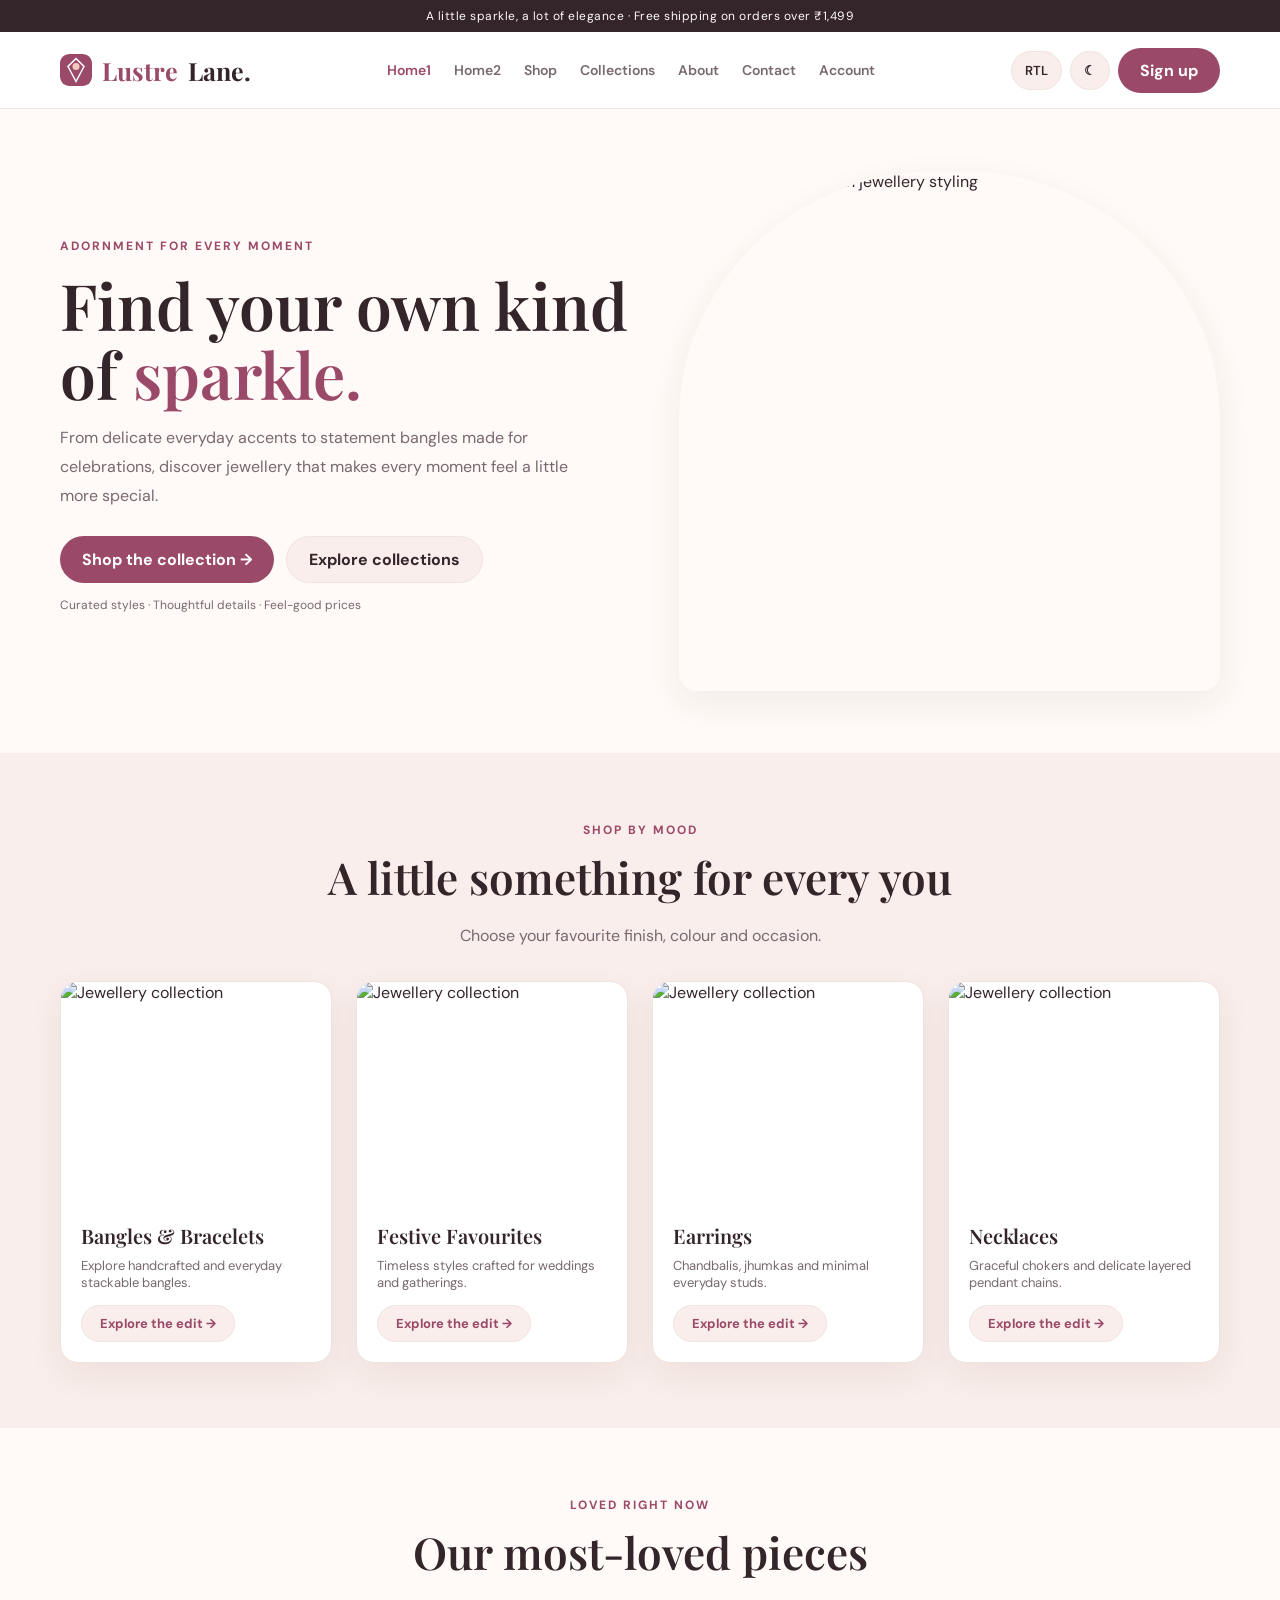
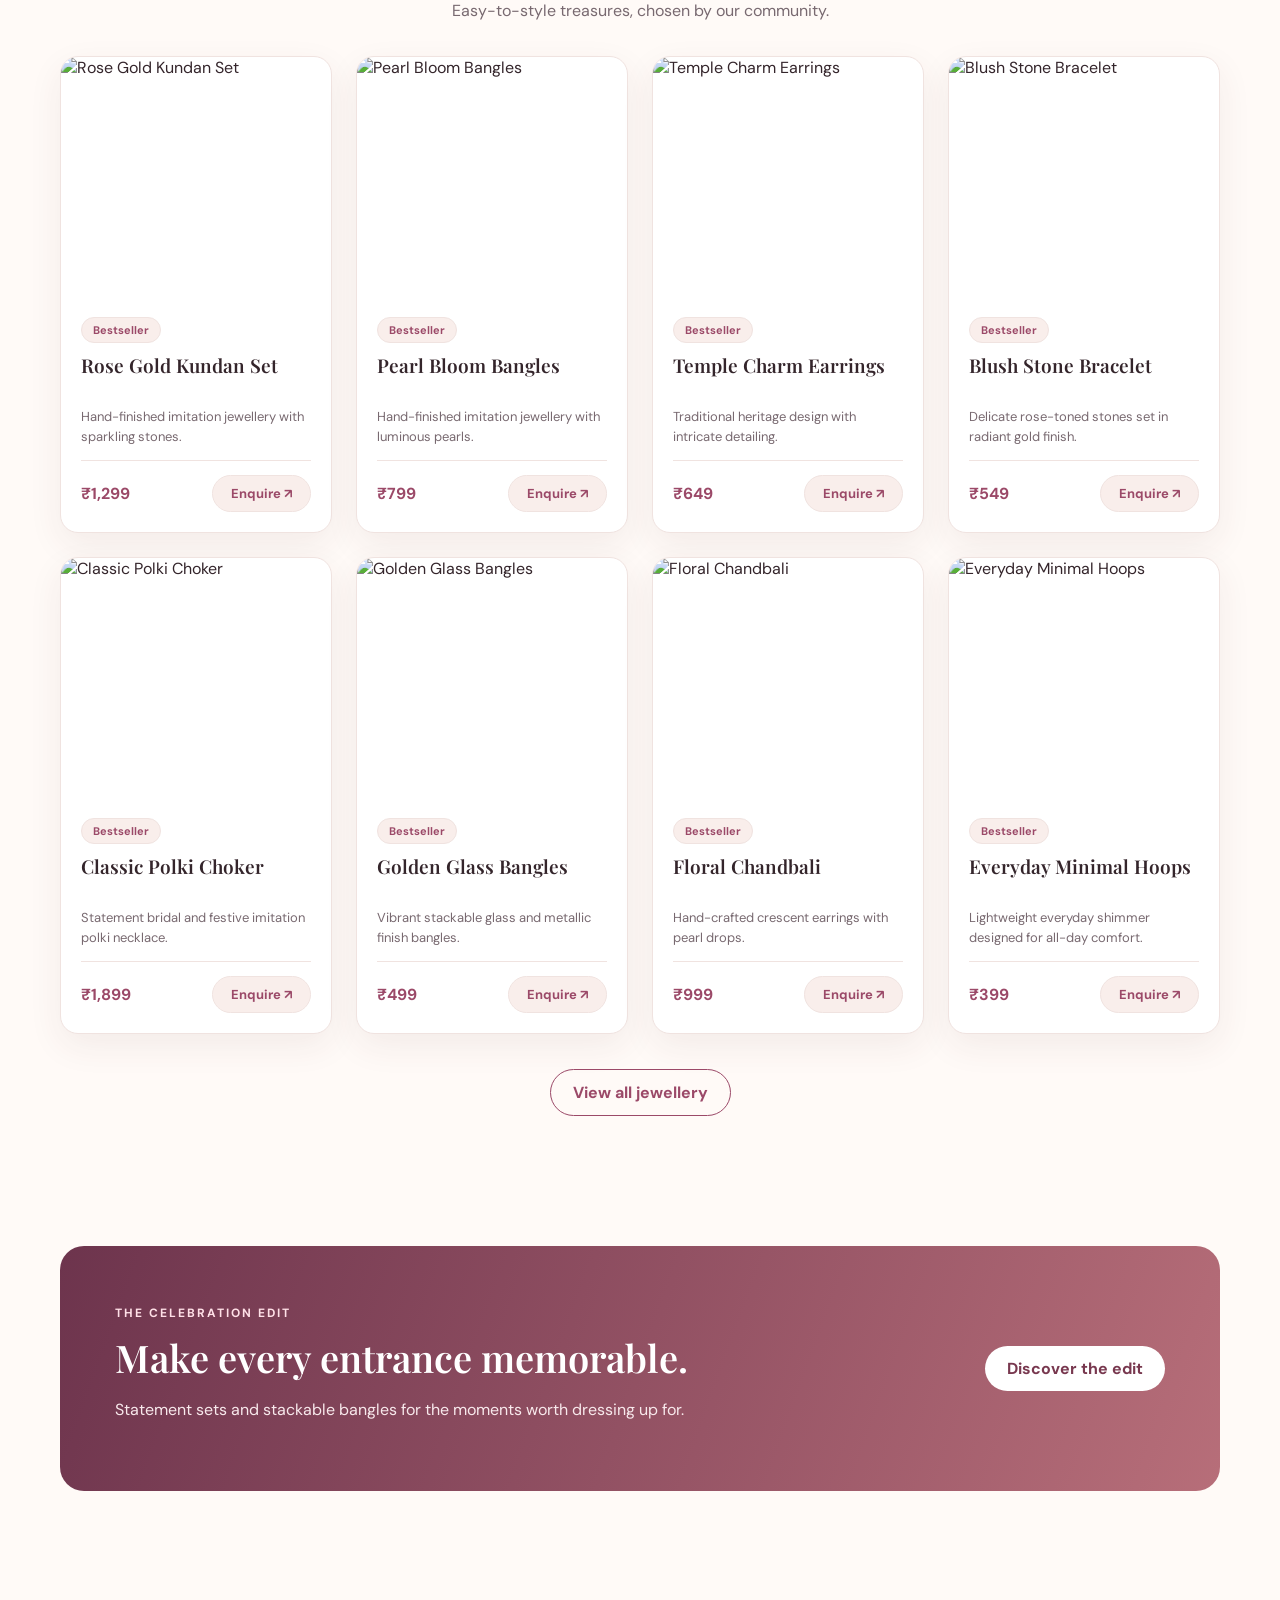
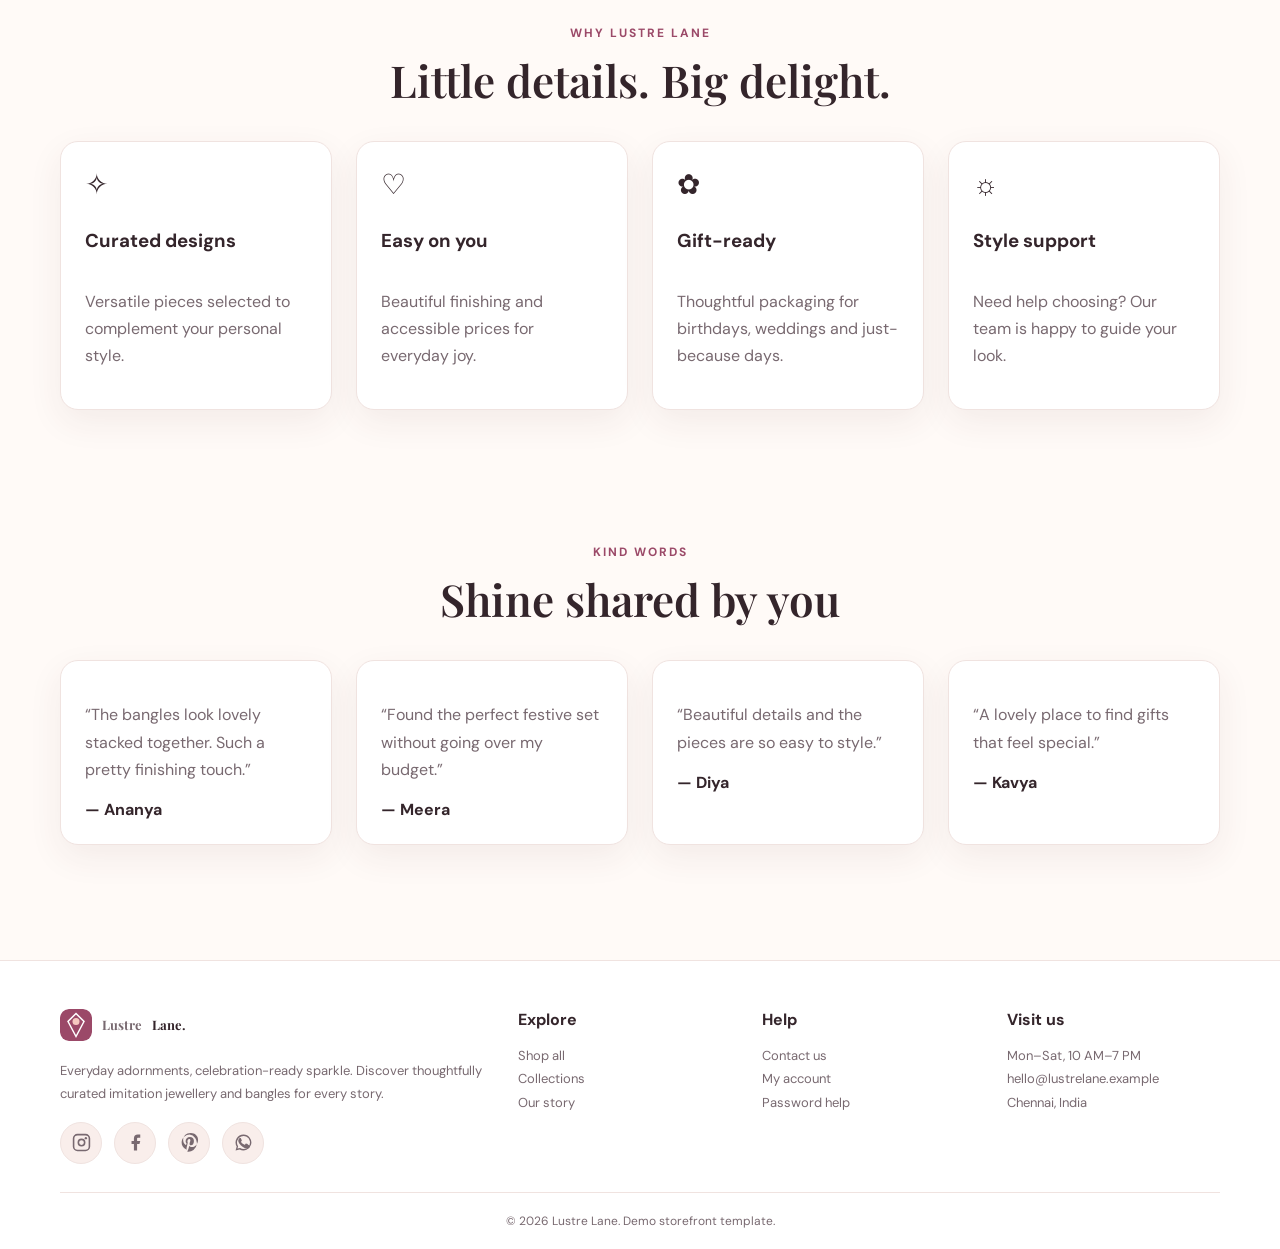
==== index.html @ f087c74b "Update storefront: fix images, uniform CTA alignment, brand logo in nav/footer, dedicated auth pages" ====
<!doctype html>
<html lang="en" dir="ltr">
<head>
  <meta charset="utf-8">
  <meta name="viewport" content="width=device-width,initial-scale=1">
  <meta name="description" content="Lustre Lane imitation jewellery and bangles boutique">
  <title>Home1 | Lustre Lane</title>
  <link rel="icon" href="assets/favicon.svg" type="image/svg+xml">
  <link rel="stylesheet" href="assets/style.css">
  <script defer src="assets/app.js"></script>
</head>
<body>
  <div class="topbar">A little sparkle, a lot of elegance · Free shipping on orders over ₹1,499</div>
  
  <header class="navbar">
    <div class="container navinner">
      <a class="logo" href="index.html">
        <img src="assets/favicon.svg" alt="Lustre Lane logo" class="brandlogo">Lustre <span>Lane.</span>
      </a>
      <nav class="navlinks">
        <a class="active" href="index.html">Home1</a>
        <a class="" href="home2.html">Home2</a>
        <a class="" href="shop.html">Shop</a>
        <a class="" href="collections.html">Collections</a>
        <a class="" href="about.html">About</a>
        <a class="" href="contact.html">Contact</a>
        <a href="login.html">Account</a>
      </nav>
      <div class="navtools">
        <button class="iconbtn" onclick="toggleRTL()" data-rtl-label>RTL</button>
        <button class="iconbtn" onclick="toggleTheme()" aria-label="Toggle theme" data-theme-icon>☾</button>
        <a class="btn" href="signup.html">Sign up</a>
      </div>
    </div>
  </header>

  <main>
    <section class="container hero">
      <div>
        <span class="eyebrow">Adornment for every moment</span>
        <h1>Find your own kind of <span style="color:var(--brand)">sparkle.</span></h1>
        <p>From delicate everyday accents to statement bangles made for celebrations, discover jewellery that makes every moment feel a little more special.</p>
        <div class="heroactions">
          <a class="btn" href="shop.html">Shop the collection →</a>
          <a class="btn alt" href="collections.html">Explore collections</a>
        </div>
        <p class="rtl-note">Curated styles · Thoughtful details · Feel-good prices</p>
      </div>
      <img class="heroimg" src="https://images.unsplash.com/photo-1617038220319-276d3cfab638?auto=format&fit=crop&w=1000&q=85" alt="Elegant gold imitation jewellery styling">
    </section>

    <section class="section" style="background:var(--soft)">
      <div class="container">
        <div class="sectionhead">
          <span class="eyebrow">Shop by mood</span>
          <h2>A little something for every you</h2>
          <p>Choose your favourite finish, colour and occasion.</p>
        </div>
        <div class="categories">
          <a class="category" href="shop.html">
            <img src="https://images.unsplash.com/photo-1617038220319-276d3cfab638?auto=format&fit=crop&w=1000&q=85" alt="Jewellery collection">
            <div>
              <h3>Bangles & Bracelets</h3>
              <p>Explore handcrafted and everyday stackable bangles.</p>
              <span class="card-cta">Explore the edit →</span>
            </div>
          </a>
          <a class="category" href="shop.html">
            <img src="https://images.unsplash.com/photo-1596944924616-7b38e7cfac36?auto=format&fit=crop&w=1000&q=85" alt="Jewellery collection">
            <div>
              <h3>Festive Favourites</h3>
              <p>Timeless styles crafted for weddings and gatherings.</p>
              <span class="card-cta">Explore the edit →</span>
            </div>
          </a>
          <a class="category" href="shop.html">
            <img src="https://images.unsplash.com/photo-1611591437281-460bfbe1220a?auto=format&fit=crop&w=1000&q=85" alt="Jewellery collection">
            <div>
              <h3>Earrings</h3>
              <p>Chandbalis, jhumkas and minimal everyday studs.</p>
              <span class="card-cta">Explore the edit →</span>
            </div>
          </a>
          <a class="category" href="shop.html">
            <img src="https://images.unsplash.com/photo-1630019852942-f89202989a59?auto=format&fit=crop&w=1000&q=85" alt="Jewellery collection">
            <div>
              <h3>Necklaces</h3>
              <p>Graceful chokers and delicate layered pendant chains.</p>
              <span class="card-cta">Explore the edit →</span>
            </div>
          </a>
        </div>
      </div>
    </section>

    <section class="section container">
      <div class="sectionhead">
        <span class="eyebrow">Loved right now</span>
        <h2>Our most-loved pieces</h2>
        <p>Easy-to-style treasures, chosen by our community.</p>
      </div>
      <div class="products">
        <article class="product">
          <img src="https://images.unsplash.com/photo-1617038220319-276d3cfab638?auto=format&fit=crop&w=1000&q=85" alt="Rose Gold Kundan Set">
          <div class="productbody">
            <span class="tag">Bestseller</span>
            <h3>Rose Gold Kundan Set</h3>
            <p>Hand-finished imitation jewellery with sparkling stones.</p>
            <div class="productfoot">
              <span class="price">₹1,299</span>
              <a class="textlink" href="contact.html">Enquire ↗</a>
            </div>
          </div>
        </article>

        <article class="product">
          <img src="https://images.unsplash.com/photo-1596944924616-7b38e7cfac36?auto=format&fit=crop&w=1000&q=85" alt="Pearl Bloom Bangles">
          <div class="productbody">
            <span class="tag">Bestseller</span>
            <h3>Pearl Bloom Bangles</h3>
            <p>Hand-finished imitation jewellery with luminous pearls.</p>
            <div class="productfoot">
              <span class="price">₹799</span>
              <a class="textlink" href="contact.html">Enquire ↗</a>
            </div>
          </div>
        </article>

        <article class="product">
          <img src="https://images.unsplash.com/photo-1611591437281-460bfbe1220a?auto=format&fit=crop&w=1000&q=85" alt="Temple Charm Earrings">
          <div class="productbody">
            <span class="tag">Bestseller</span>
            <h3>Temple Charm Earrings</h3>
            <p>Traditional heritage design with intricate detailing.</p>
            <div class="productfoot">
              <span class="price">₹649</span>
              <a class="textlink" href="contact.html">Enquire ↗</a>
            </div>
          </div>
        </article>

        <article class="product">
          <img src="https://images.unsplash.com/photo-1630019852942-f89202989a59?auto=format&fit=crop&w=1000&q=85" alt="Blush Stone Bracelet">
          <div class="productbody">
            <span class="tag">Bestseller</span>
            <h3>Blush Stone Bracelet</h3>
            <p>Delicate rose-toned stones set in radiant gold finish.</p>
            <div class="productfoot">
              <span class="price">₹549</span>
              <a class="textlink" href="contact.html">Enquire ↗</a>
            </div>
          </div>
        </article>

        <article class="product">
          <img src="https://images.unsplash.com/photo-1535632066927-ab7c9ab60908?auto=format&fit=crop&w=1000&q=85" alt="Classic Polki Choker">
          <div class="productbody">
            <span class="tag">Bestseller</span>
            <h3>Classic Polki Choker</h3>
            <p>Statement bridal and festive imitation polki necklace.</p>
            <div class="productfoot">
              <span class="price">₹1,899</span>
              <a class="textlink" href="contact.html">Enquire ↗</a>
            </div>
          </div>
        </article>

        <article class="product">
          <img src="https://images.unsplash.com/photo-1605100804763-247f67b3557e?auto=format&fit=crop&w=1000&q=85" alt="Golden Glass Bangles">
          <div class="productbody">
            <span class="tag">Bestseller</span>
            <h3>Golden Glass Bangles</h3>
            <p>Vibrant stackable glass and metallic finish bangles.</p>
            <div class="productfoot">
              <span class="price">₹499</span>
              <a class="textlink" href="contact.html">Enquire ↗</a>
            </div>
          </div>
        </article>

        <article class="product">
          <img src="https://images.unsplash.com/photo-1611085583191-a3b181a88401?auto=format&fit=crop&w=1000&q=85" alt="Floral Chandbali">
          <div class="productbody">
            <span class="tag">Bestseller</span>
            <h3>Floral Chandbali</h3>
            <p>Hand-crafted crescent earrings with pearl drops.</p>
            <div class="productfoot">
              <span class="price">₹999</span>
              <a class="textlink" href="contact.html">Enquire ↗</a>
            </div>
          </div>
        </article>

        <article class="product">
          <img src="https://images.unsplash.com/photo-1599643478518-a784e5dc4c8f?auto=format&fit=crop&w=1000&q=85" alt="Everyday Minimal Hoops">
          <div class="productbody">
            <span class="tag">Bestseller</span>
            <h3>Everyday Minimal Hoops</h3>
            <p>Lightweight everyday shimmer designed for all-day comfort.</p>
            <div class="productfoot">
              <span class="price">₹399</span>
              <a class="textlink" href="contact.html">Enquire ↗</a>
            </div>
          </div>
        </article>
      </div>
      <div style="text-align:center;margin-top:35px">
        <a class="btn outline" href="shop.html">View all jewellery</a>
      </div>
    </section>

    <section class="section container">
      <div class="banner">
        <div>
          <span class="eyebrow" style="color:#ffe0e7">The celebration edit</span>
          <h2 style="font:600 38px 'Playfair Display';margin:10px 0">Make every entrance memorable.</h2>
          <p>Statement sets and stackable bangles for the moments worth dressing up for.</p>
        </div>
        <a class="btn" href="collections.html">Discover the edit</a>
      </div>
    </section>

    <section class="section container">
      <div class="sectionhead">
        <span class="eyebrow">Why Lustre Lane</span>
        <h2>Little details. Big delight.</h2>
      </div>
      <div class="features">
        <div class="feature">
          <div class="emoji">✧</div>
          <h3>Curated designs</h3>
          <p>Versatile pieces selected to complement your personal style.</p>
        </div>
        <div class="feature">
          <div class="emoji">♡</div>
          <h3>Easy on you</h3>
          <p>Beautiful finishing and accessible prices for everyday joy.</p>
        </div>
        <div class="feature">
          <div class="emoji">✿</div>
          <h3>Gift-ready</h3>
          <p>Thoughtful packaging for birthdays, weddings and just-because days.</p>
        </div>
        <div class="feature">
          <div class="emoji">☼</div>
          <h3>Style support</h3>
          <p>Need help choosing? Our team is happy to guide your look.</p>
        </div>
      </div>
    </section>

    <section class="section container">
      <div class="sectionhead">
        <span class="eyebrow">Kind words</span>
        <h2>Shine shared by you</h2>
      </div>
      <div class="testimonials">
        <div class="quote">
          <p>“The bangles look lovely stacked together. Such a pretty finishing touch.”</p>
          <b>— Ananya</b>
        </div>
        <div class="quote">
          <p>“Found the perfect festive set without going over my budget.”</p>
          <b>— Meera</b>
        </div>
        <div class="quote">
          <p>“Beautiful details and the pieces are so easy to style.”</p>
          <b>— Diya</b>
        </div>
        <div class="quote">
          <p>“A lovely place to find gifts that feel special.”</p>
          <b>— Kavya</b>
        </div>
      </div>
    </section>
  </main>

  <footer class="footer">
    <div class="container">
      <div class="footergrid">
        <div>
          <a class="logo" href="index.html">
            <img src="assets/favicon.svg" alt="Lustre Lane logo" class="brandlogo">Lustre <span>Lane.</span>
          </a>
          <p>Everyday adornments, celebration-ready sparkle. Discover thoughtfully curated imitation jewellery and bangles for every story.</p>
          <div class="social-icons" style="margin-top:16px;">
            <a class="social-icon-btn" href="https://instagram.com" target="_blank" rel="noopener" aria-label="Instagram" title="Instagram">
              <svg viewBox="0 0 24 24"><rect x="2" y="2" width="20" height="20" rx="5" ry="5" fill="none" stroke="currentColor" stroke-width="2"/><circle cx="12" cy="12" r="4" fill="none" stroke="currentColor" stroke-width="2"/><circle cx="17.5" cy="6.5" r="1.5" fill="currentColor"/></svg>
            </a>
            <a class="social-icon-btn" href="https://facebook.com" target="_blank" rel="noopener" aria-label="Facebook" title="Facebook">
              <svg viewBox="0 0 24 24"><path d="M18 2h-3a5 5 0 0 0-5 5v3H7v4h3v8h4v-8h3l1-4h-4V7a1 1 0 0 1 1-1h3z"/></svg>
            </a>
            <a class="social-icon-btn" href="https://pinterest.com" target="_blank" rel="noopener" aria-label="Pinterest" title="Pinterest">
              <svg viewBox="0 0 24 24"><path d="M12 2a10 10 0 0 0-3.6 19.3c-.1-.8-.2-2.1 0-3l1.4-6s-.4-.7-.4-1.8c0-1.7 1-3 2.2-3 1 0 1.5.8 1.5 1.8 0 1-.7 2.6-1 4-.3 1.2.6 2.2 1.8 2.2 2.1 0 3.7-2.2 3.7-5.5 0-2.9-2.1-4.9-5-4.9-3.4 0-5.5 2.5-5.5 5.2 0 1 .4 2.1 1 2.7.1.1.1.2.1.3-.1.4-.3 1.3-.4 1.5-.1.3-.3.4-.6.3-2-.9-3.2-3.8-3.2-6.2 0-4.6 3.4-8.8 9.7-8.8 5.1 0 9.1 3.6 9.1 8.5 0 5.1-3.2 9.2-7.7 9.2-1.5 0-2.9-.8-3.4-1.7l-.9 3.5c-.3 1.3-1.2 2.9-1.8 3.9A10 10 0 1 0 12 2z"/></svg>
            </a>
            <a class="social-icon-btn" href="https://whatsapp.com" target="_blank" rel="noopener" aria-label="WhatsApp" title="WhatsApp">
              <svg viewBox="0 0 24 24"><path d="M17.5 14.4c-.3-.2-1.8-.9-2.1-1-.3-.1-.5-.2-.7.2-.2.3-.8 1-.9 1.2-.2.2-.3.2-.6.1s-1.3-.5-2.5-1.5c-.9-.8-1.5-1.8-1.7-2.1-.2-.3 0-.5.1-.6.1-.1.3-.3.4-.5.1-.2.2-.3.3-.5.1-.2 0-.4 0-.5s-.7-1.7-1-2.3c-.3-.6-.5-.5-.7-.5h-.6c-.2 0-.6.1-.9.4s-1.2 1.2-1.2 2.9c0 1.7 1.2 3.4 1.4 3.6.2.2 2.4 3.7 5.9 5.2.8.4 1.5.6 2 .7.8.3 1.6.2 2.2.1.7-.1 2.1-.9 2.4-1.7.3-.8.3-1.6.2-1.7-.1-.2-.3-.3-.6-.5z"/><path d="M12 2a10 10 0 0 0-8.6 15.1L2 22l5-1.3A10 10 0 1 0 12 2zm0 18.2a8.2 8.2 0 0 1-4.2-1.2l-.3-.2-3.1.8.8-3-.2-.3A8.2 8.2 0 1 1 12 20.2z"/></svg>
            </a>
          </div>
        </div>
        <div>
          <h4>Explore</h4>
          <p><a href="shop.html">Shop all</a><br><a href="collections.html">Collections</a><br><a href="about.html">Our story</a></p>
        </div>
        <div>
          <h4>Help</h4>
          <p><a href="contact.html">Contact us</a><br><a href="login.html">My account</a><br><a href="forgot-password.html">Password help</a></p>
        </div>
        <div>
          <h4>Visit us</h4>
          <p>Mon–Sat, 10 AM–7 PM<br>hello@lustrelane.example<br>Chennai, India</p>
        </div>
      </div>
      <div class="copyright">© 2026 Lustre Lane. Demo storefront template.</div>
    </div>
  </footer>
</body>
</html>
---- assets/style.css ----
@import url('https://fonts.googleapis.com/css2?family=DM+Sans:wght@400;500;600;700&family=Playfair+Display:wght@500;600;700&display=swap');

:root {
  --bg: #fffaf7;
  --surface: #ffffff;
  --text: #34252b;
  --muted: #786970;
  --brand: #9b4968;
  --brand2: #d18b78;
  --line: #f0e3e0;
  --soft: #f9eeeb;
  --shadow: 0 12px 35px #5b283012;
}

[data-theme="dark"] {
  --bg: #171316;
  --surface: #241d22;
  --text: #fff3f0;
  --muted: #c7b6bd;
  --brand: #e39ab5;
  --brand2: #e7ad91;
  --line: #40323a;
  --soft: #33262e;
  --shadow: 0 12px 35px #00000050;
}

* {
  box-sizing: border-box;
}

html {
  scroll-behavior: smooth;
}

body {
  margin: 0;
  background: var(--bg);
  color: var(--text);
  font-family: 'DM Sans', sans-serif;
  transition: background-color .25s, color .25s;
}

a {
  color: inherit;
  text-decoration: none;
}

img {
  max-width: 100%;
  display: block;
}

button, input, textarea, select {
  font: inherit;
}

button, .btn {
  cursor: pointer;
  border: 0;
  border-radius: 999px;
  padding: 12px 22px;
  background: var(--brand);
  color: white;
  font-weight: 700;
  display: inline-flex;
  align-items: center;
  justify-content: center;
  gap: 8px;
  transition: all .2s ease;
  text-decoration: none;
}

button:hover, .btn:hover {
  opacity: .93;
  transform: translateY(-1px);
}

.btn.alt {
  background: var(--soft);
  color: var(--text);
  border: 1px solid var(--line);
}

.btn.outline {
  background: transparent;
  color: var(--brand);
  border: 1px solid var(--brand);
}

.btn.outline:hover {
  background: var(--brand);
  color: white;
}

.btn.btn-sm {
  padding: 8px 18px;
  font-size: 13px;
}

.container {
  width: min(1160px, 92%);
  margin: auto;
}

.topbar {
  background: var(--text);
  color: var(--bg);
  text-align: center;
  padding: 8px;
  font-size: 12px;
  letter-spacing: .5px;
}

/* Navbar */
.navbar {
  position: sticky;
  top: 0;
  z-index: 10;
  background: var(--surface);
  border-bottom: 1px solid var(--line);
  backdrop-filter: blur(10px);
}

.navinner {
  min-height: 76px;
  display: flex;
  align-items: center;
  justify-content: space-between;
  gap: 20px;
}

.logo {
  font: 700 25px 'Playfair Display', serif;
  color: var(--brand);
  white-space: nowrap;
  display: inline-flex;
  align-items: center;
  gap: 10px;
  text-decoration: none;
}

.logo span {
  color: var(--text);
}

.brandlogo {
  width: 32px;
  height: 32px;
  border-radius: 8px;
  display: inline-block;
  vertical-align: middle;
  flex-shrink: 0;
  object-fit: contain;
}

.navlinks {
  display: flex;
  align-items: center;
  gap: 23px;
  flex-wrap: wrap;
}

.navlinks a {
  font-size: 14px;
  color: var(--muted);
  font-weight: 600;
  transition: color .2s;
}

.navlinks a:hover, .navlinks a.active {
  color: var(--brand);
}

.navtools {
  display: flex;
  gap: 8px;
  align-items: center;
}

.iconbtn {
  background: var(--soft);
  color: var(--text);
  border: 1px solid var(--line);
  padding: 10px 13px;
  border-radius: 999px;
  cursor: pointer;
  display: inline-flex;
  align-items: center;
  justify-content: center;
  font-weight: 600;
  font-size: 13px;
  transition: all .2s;
}

.iconbtn:hover {
  background: var(--brand);
  color: white;
  border-color: var(--brand);
}

/* Hero */
.hero {
  display: grid;
  grid-template-columns: 1.03fr .97fr;
  gap: 45px;
  align-items: center;
  padding: 62px 0;
}

.eyebrow {
  color: var(--brand);
  font-size: 12px;
  font-weight: 700;
  letter-spacing: 2px;
  text-transform: uppercase;
  display: inline-block;
}

.hero h1 {
  font: 600 clamp(42px, 5vw, 68px)/1.08 'Playfair Display', serif;
  margin: 15px 0;
}

.hero p {
  color: var(--muted);
  line-height: 1.8;
  max-width: 510px;
}

.heroimg {
  height: 520px;
  object-fit: cover;
  width: 100%;
  border-radius: 48% 48% 18px 18px;
  box-shadow: var(--shadow);
}

.heroactions {
  display: flex;
  gap: 12px;
  flex-wrap: wrap;
  margin-top: 25px;
}

.section {
  padding: 65px 0;
}

.sectionhead {
  text-align: center;
  margin-bottom: 32px;
}

.sectionhead h2, .pagehead h1 {
  font: 600 clamp(30px, 4vw, 44px) 'Playfair Display', serif;
  margin: 8px 0;
}

.sectionhead p, .pagehead p {
  color: var(--muted);
  line-height: 1.7;
}

/* Card Grids */
.categories, .products, .features, .testimonials {
  display: grid;
  grid-template-columns: repeat(4, 1fr);
  gap: 24px;
}

/* Base Card Styling with Uniform Flex Alignment */
.category, .product, .feature, .quote, .panel {
  background: var(--surface);
  border: 1px solid var(--line);
  border-radius: 18px;
  overflow: hidden;
  box-shadow: var(--shadow);
  display: flex;
  flex-direction: column;
  height: 100%;
  transition: transform .25s ease, box-shadow .25s ease, border-color .25s ease;
}

.category:hover, .product:hover, .feature:hover, .quote:hover {
  transform: translateY(-4px);
  box-shadow: 0 16px 36px #5b283018;
  border-color: color-mix(in srgb, var(--brand) 30%, var(--line));
}

[data-theme="dark"] .category:hover,
[data-theme="dark"] .product:hover,
[data-theme="dark"] .feature:hover,
[data-theme="dark"] .quote:hover {
  box-shadow: 0 16px 36px #00000060;
}

/* Category Card */
.category img {
  height: 220px;
  width: 100%;
  object-fit: cover;
  flex-shrink: 0;
}

.category div {
  padding: 20px;
  display: flex;
  flex-direction: column;
  flex: 1;
}

.category h3 {
  font: 600 20px 'Playfair Display', serif;
  margin: 0 0 8px;
  color: var(--text);
}

.category p {
  color: var(--muted);
  font-size: 13px;
  margin: 0 0 14px;
}

/* Product Card */
.product img {
  height: 240px;
  width: 100%;
  object-fit: cover;
  flex-shrink: 0;
}

.productbody {
  padding: 20px;
  display: flex;
  flex-direction: column;
  flex: 1;
}

.productbody .tag {
  align-self: flex-start;
  margin-bottom: 10px;
}

.productbody h3 {
  font: 600 19px 'Playfair Display', serif;
  margin: 0 0 6px;
  color: var(--text);
  line-height: 1.3;
  min-height: 48px;
}

.productbody p {
  color: var(--muted);
  font-size: 13px;
  margin: 0 0 14px;
  line-height: 1.5;
}

/* Uniform Card CTA Buttons */
.productfoot {
  margin-top: auto;
  display: flex;
  justify-content: space-between;
  align-items: center;
  padding-top: 14px;
  border-top: 1px solid var(--line);
  gap: 10px;
}

.price {
  color: var(--brand);
  font-weight: 700;
  font-size: 16px;
  margin: 0;
}

.card-cta, .productfoot .textlink, .productfoot .btn, .category .card-cta, .category p.card-cta {
  margin-top: auto;
  margin-bottom: 0;
  display: inline-flex;
  align-items: center;
  justify-content: center;
  gap: 6px;
  padding: 9px 18px;
  border-radius: 999px;
  background: var(--soft);
  color: var(--brand);
  border: 1px solid var(--line);
  font-size: 13px;
  font-weight: 700;
  white-space: nowrap;
  text-decoration: none;
  transition: all .2s ease;
  cursor: pointer;
  width: fit-content;
}

.card-cta:hover, .productfoot .textlink:hover, .productfoot .btn:hover, .category:hover .card-cta, .category:hover p.card-cta {
  background: var(--brand);
  color: #ffffff;
  border-color: var(--brand);
  transform: translateY(-1px);
}

.tag {
  font-size: 11px;
  font-weight: 700;
  background: var(--soft);
  color: var(--brand);
  padding: 5px 11px;
  border-radius: 30px;
  border: 1px solid var(--line);
}

.banner {
  padding: 55px;
  border-radius: 24px;
  background: linear-gradient(110deg, #6d344d, #b76e79);
  color: white;
  display: flex;
  align-items: center;
  justify-content: space-between;
  gap: 25px;
}

.banner p {
  color: #f8e9ec;
}

.banner .btn {
  background: white;
  color: #78384f;
}

.banner .btn:hover {
  background: #fdf5f6;
  color: #63253a;
}

.feature {
  padding: 24px;
}

.feature .emoji {
  font-size: 28px;
  margin-bottom: 6px;
}

.feature p, .quote p {
  color: var(--muted);
  line-height: 1.7;
}

.quote {
  padding: 24px;
}

.pagehead {
  text-align: center;
  padding: 60px 0 35px;
}

.contentgrid {
  display: grid;
  grid-template-columns: repeat(2, 1fr);
  gap: 28px;
  align-items: center;
}

.contentgrid img {
  height: 390px;
  width: 100%;
  object-fit: cover;
  border-radius: 20px;
}

.copy p {
  color: var(--muted);
  line-height: 1.85;
}

/* Authentication Page Dedicated Layout (No navbar/footer) */
.auth-page {
  min-height: 100vh;
  display: flex;
  flex-direction: column;
  justify-content: space-between;
  padding: 30px 20px;
}

.auth-nav {
  display: flex;
  align-items: center;
  justify-content: space-between;
  max-width: 560px;
  margin: 0 auto;
  width: 100%;
}

.auth-back-link {
  display: inline-flex;
  align-items: center;
  gap: 6px;
  color: var(--muted);
  font-size: 14px;
  font-weight: 600;
  padding: 6px 12px;
  border-radius: 999px;
  transition: all .2s;
}

.auth-back-link:hover {
  color: var(--brand);
  background: var(--soft);
}

.auth-center {
  width: 100%;
  max-width: 520px;
  margin: 20px auto;
}

.auth-brand-logo {
  text-align: center;
  margin-bottom: 24px;
}

.auth-brand-logo .logo {
  font-size: 28px;
}

.auth-brand-logo .brandlogo {
  width: 40px;
  height: 40px;
}

.auth-footer {
  text-align: center;
  color: var(--muted);
  font-size: 12px;
  padding-top: 15px;
}

/* Forms */
.formwrap {
  max-width: 520px;
  margin: 20px auto 75px;
  padding: 34px;
  background: var(--surface);
  border: 1px solid var(--line);
  border-radius: 20px;
  box-shadow: var(--shadow);
}

.formwrap h2 {
  font: 600 30px 'Playfair Display', serif;
  margin-top: 0;
  margin-bottom: 12px;
}

.field {
  margin: 16px 0;
}

.field label {
  display: block;
  font-size: 13px;
  font-weight: 700;
  margin-bottom: 7px;
}

.field input, .field textarea, .field select {
  width: 100%;
  padding: 13px 14px;
  border-radius: 10px;
  border: 1px solid var(--line);
  background: var(--bg);
  color: var(--text);
  outline: none;
  transition: border-color .2s, box-shadow .2s;
}

.field input:focus, .field textarea:focus, .field select:focus {
  border-color: var(--brand);
  box-shadow: 0 0 0 3px color-mix(in srgb, var(--brand) 15%, transparent);
}

.passwordbox {
  display: flex;
  position: relative;
}

.passwordbox input {
  padding-right: 54px;
}

.eye {
  position: absolute;
  right: 8px;
  top: 7px;
  padding: 7px 10px;
  background: transparent;
  color: var(--muted);
  border: 0;
  cursor: pointer;
}

[dir=rtl] .passwordbox input {
  padding-right: 14px;
  padding-left: 54px;
}

[dir=rtl] .eye {
  right: auto;
  left: 8px;
}

.formrow {
  display: flex;
  justify-content: space-between;
  align-items: center;
  gap: 10px;
  font-size: 13px;
  color: var(--muted);
}

.formwrap .btn {
  width: 100%;
  margin-top: 15px;
}

.formnote {
  text-align: center;
  color: var(--muted);
  font-size: 13px;
  margin-top: 18px;
}

.formnote a, .textlink {
  color: var(--brand);
  font-weight: 700;
}

/* Contact Page Layout & Components */
.contact-grid {
  display: grid;
  grid-template-columns: 1fr 1.15fr;
  gap: 36px;
  align-items: stretch;
  margin-bottom: 50px;
}

.contact-info-card {
  background: var(--surface);
  border: 1px solid var(--line);
  border-radius: 20px;
  padding: 34px;
  box-shadow: var(--shadow);
  display: flex;
  flex-direction: column;
  justify-content: space-between;
  gap: 24px;
}

.contact-info-card h2 {
  font: 600 30px 'Playfair Display', serif;
  margin: 0 0 10px;
}

.contact-info-list {
  display: flex;
  flex-direction: column;
  gap: 20px;
}

.contact-info-item {
  display: flex;
  align-items: flex-start;
  gap: 16px;
}

.contact-info-icon {
  width: 44px;
  height: 44px;
  border-radius: 12px;
  background: var(--soft);
  color: var(--brand);
  display: flex;
  align-items: center;
  justify-content: center;
  flex-shrink: 0;
  border: 1px solid var(--line);
}

.contact-info-icon svg {
  width: 22px;
  height: 22px;
  fill: currentColor;
}

.contact-info-text h4 {
  margin: 0 0 4px;
  font-size: 16px;
  color: var(--text);
}

.contact-info-text p, .contact-info-text a {
  margin: 0;
  color: var(--muted);
  font-size: 14px;
  line-height: 1.6;
}

.contact-info-text a:hover {
  color: var(--brand);
}

/* Social Media Icons */
.social-group {
  border-top: 1px solid var(--line);
  padding-top: 22px;
}

.social-group h4 {
  margin: 0 0 12px;
  font-size: 15px;
  color: var(--text);
}

.social-icons {
  display: flex;
  gap: 12px;
  flex-wrap: wrap;
  align-items: center;
}

.social-icon-btn {
  width: 42px;
  height: 42px;
  border-radius: 50%;
  background: var(--soft);
  color: var(--brand);
  border: 1px solid var(--line);
  display: inline-flex;
  align-items: center;
  justify-content: center;
  transition: all .25s ease;
  text-decoration: none;
}

.social-icon-btn svg {
  width: 19px;
  height: 19px;
  fill: currentColor;
  transition: transform .2s ease;
}

.social-icon-btn:hover {
  background: var(--brand);
  color: #ffffff;
  border-color: var(--brand);
  transform: translateY(-2px);
  box-shadow: 0 6px 16px #5b283025;
}

.social-icon-btn:hover svg {
  transform: scale(1.1);
}

/* Map Section */
.map-card {
  background: var(--surface);
  border: 1px solid var(--line);
  border-radius: 20px;
  padding: 34px;
  box-shadow: var(--shadow);
  margin-bottom: 50px;
}

.map-header {
  display: flex;
  justify-content: space-between;
  align-items: center;
  flex-wrap: wrap;
  gap: 16px;
  margin-bottom: 22px;
}

.map-header h2 {
  font: 600 28px 'Playfair Display', serif;
  margin: 6px 0;
}

.map-header p {
  color: var(--muted);
  margin: 0;
  font-size: 14px;
}

.map-frame-wrap {
  width: 100%;
  height: 390px;
  border-radius: 16px;
  overflow: hidden;
  border: 1px solid var(--line);
  background: var(--soft);
}

.map-frame-wrap iframe {
  width: 100%;
  height: 100%;
  border: 0;
  display: block;
}

/* Footer */
.footer {
  background: var(--surface);
  border-top: 1px solid var(--line);
  padding: 48px 0 20px;
  margin-top: 50px;
}

.footergrid {
  display: grid;
  grid-template-columns: 2fr 1fr 1fr 1fr;
  gap: 32px;
}

.footer p, .footer a {
  color: var(--muted);
  font-size: 13px;
  line-height: 1.8;
}

.footer a:hover {
  color: var(--brand);
}

.footer h4 {
  margin-top: 0;
  margin-bottom: 14px;
  font-size: 16px;
  color: var(--text);
}

.copyright {
  border-top: 1px solid var(--line);
  margin-top: 28px;
  padding-top: 20px;
  color: var(--muted);
  font-size: 12px;
  text-align: center;
}

.notice {
  padding: 12px;
  background: var(--soft);
  color: var(--brand);
  border-radius: 10px;
  font-size: 13px;
  display: none;
  margin-top: 12px;
}

.rtl-note {
  font-size: 12px;
  color: var(--muted);
}

/* Responsive adjustments */
@media(max-width: 850px) {
  .navinner {
    padding: 14px 0;
    flex-wrap: wrap;
  }
  .navlinks {
    order: 3;
    width: 100%;
    justify-content: center;
    gap: 15px;
  }
  .hero {
    grid-template-columns: 1fr;
    padding: 38px 0;
  }
  .heroimg {
    height: 380px;
  }
  .categories, .products, .features, .testimonials {
    grid-template-columns: repeat(2, 1fr);
  }
  .contact-grid {
    grid-template-columns: 1fr;
  }
  .footergrid {
    grid-template-columns: repeat(2, 1fr);
  }
}

@media(max-width: 520px) {
  .categories, .products, .features, .testimonials, .contentgrid, .footergrid {
    grid-template-columns: 1fr;
  }
  .banner {
    padding: 30px;
    display: block;
  }
  .navlinks {
    font-size: 12px;
  }
  .logo {
    font-size: 22px;
  }
  .navtools {
    margin-left: auto;
  }
  .heroimg {
    height: 320px;
  }
  .map-frame-wrap {
    height: 280px;
  }
}
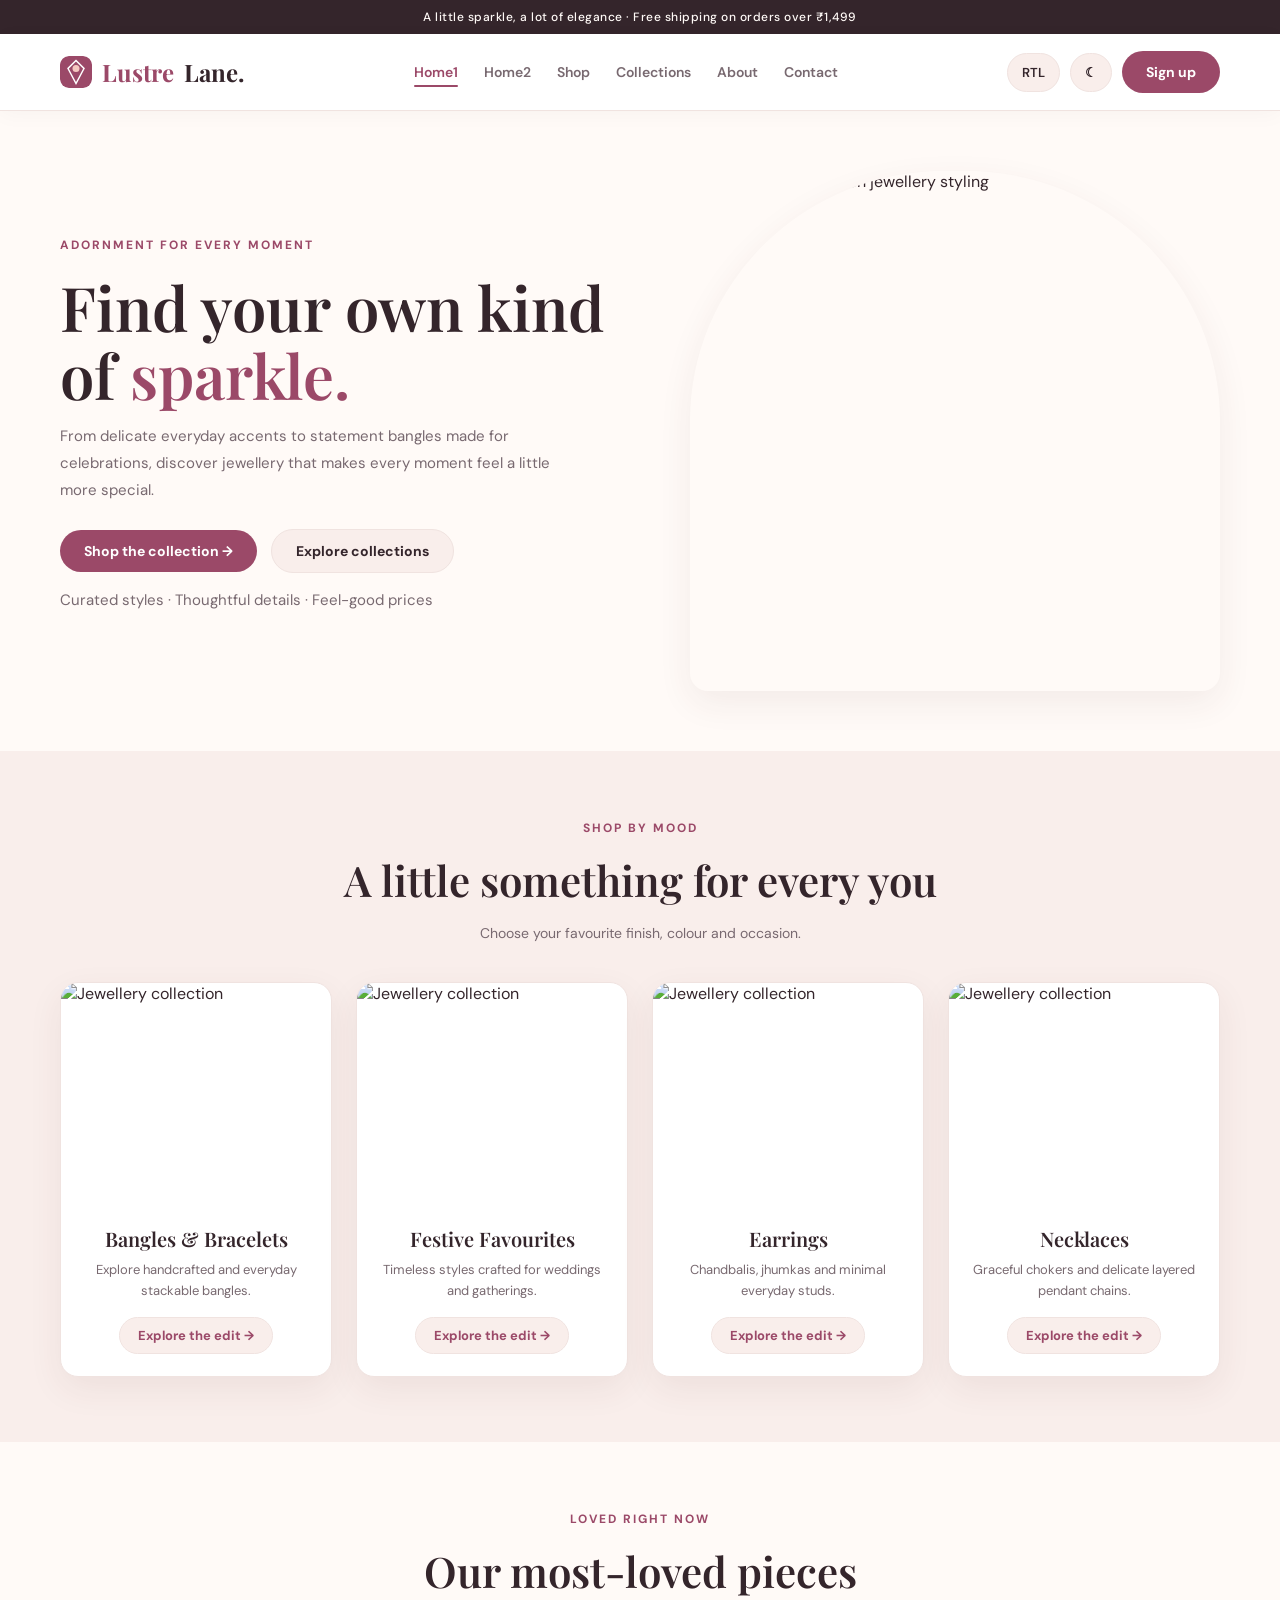
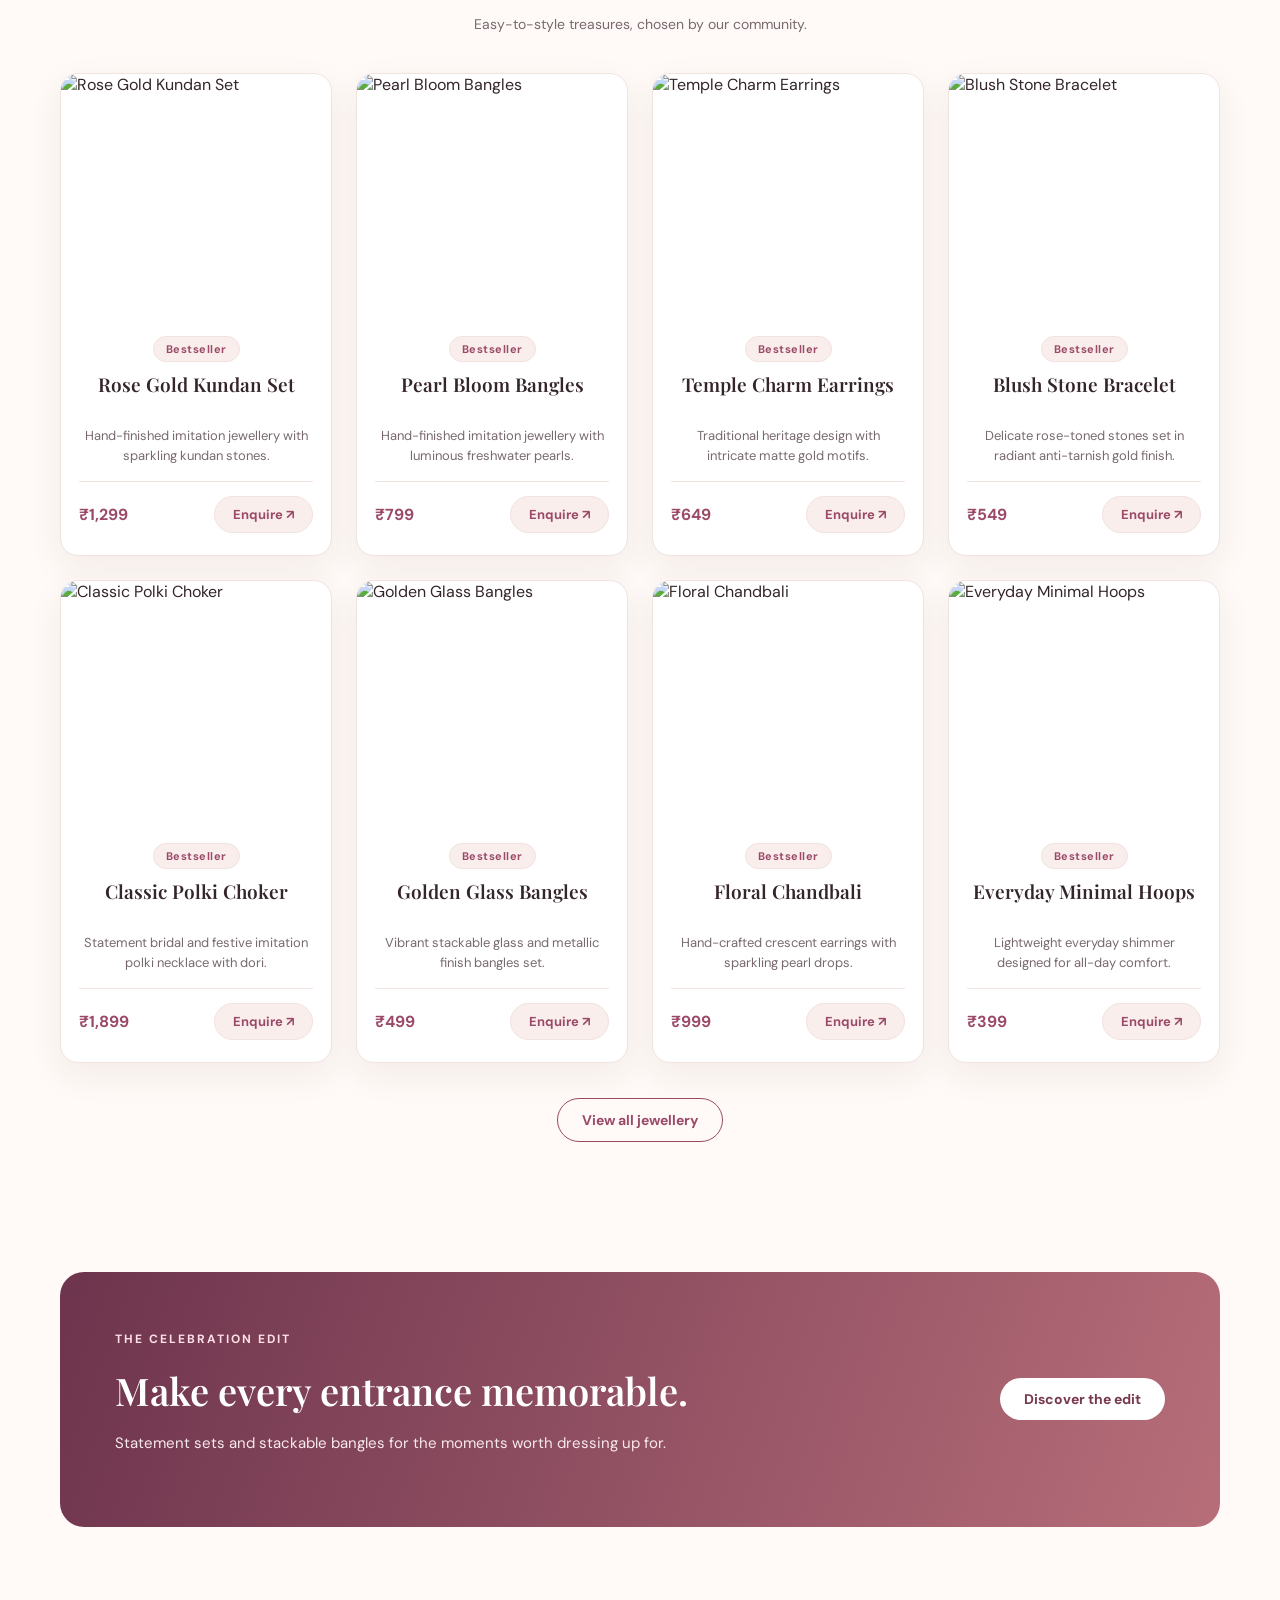
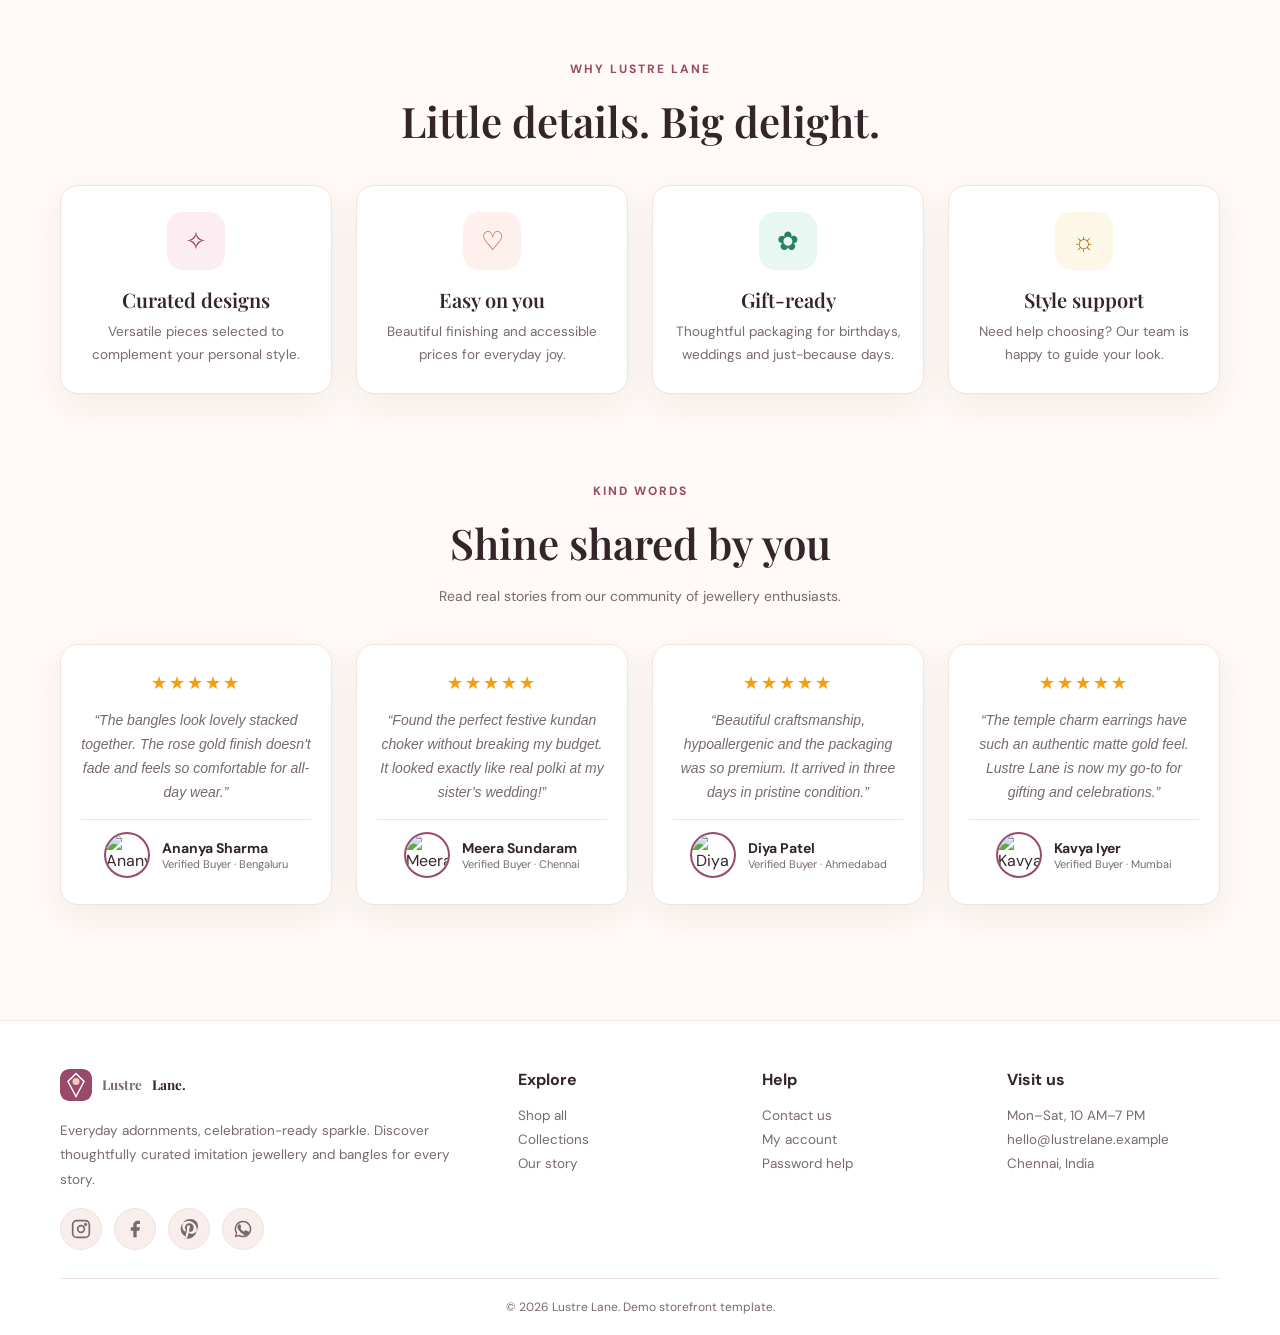
==== commit 2baea468: "Comprehensive storefront update: fix navigation, unique images, reviews with stars/avatars, dedicate" ====
--- a/index.html
+++ b/index.html
@@ -17,6 +17,15 @@
       <a class="logo" href="index.html">
         <img src="assets/favicon.svg" alt="Lustre Lane logo" class="brandlogo">Lustre <span>Lane.</span>
       </a>
+
+      <!-- Hamburger Menu Toggle (Point 19) -->
+      <button class="nav-toggle" aria-label="Toggle navigation" aria-expanded="false">
+        <span></span>
+        <span></span>
+        <span></span>
+      </button>
+
+      <!-- Navlinks: Removed Account page link (Point 1) -->
       <nav class="navlinks">
         <a class="active" href="index.html">Home1</a>
         <a class="" href="home2.html">Home2</a>
@@ -24,8 +33,8 @@
         <a class="" href="collections.html">Collections</a>
         <a class="" href="about.html">About</a>
         <a class="" href="contact.html">Contact</a>
-        <a href="login.html">Account</a>
       </nav>
+
       <div class="navtools">
         <button class="iconbtn" onclick="toggleRTL()" data-rtl-label>RTL</button>
         <button class="iconbtn" onclick="toggleTheme()" aria-label="Toggle theme" data-theme-icon>☾</button>
@@ -44,11 +53,12 @@
           <a class="btn" href="shop.html">Shop the collection →</a>
           <a class="btn alt" href="collections.html">Explore collections</a>
         </div>
-        <p class="rtl-note">Curated styles · Thoughtful details · Feel-good prices</p>
+        <p class="rtl-note" style="margin-top:14px;">Curated styles · Thoughtful details · Feel-good prices</p>
       </div>
       <img class="heroimg" src="https://images.unsplash.com/photo-1617038220319-276d3cfab638?auto=format&fit=crop&w=1000&q=85" alt="Elegant gold imitation jewellery styling">
     </section>
 
+    <!-- Categories Section -->
     <section class="section" style="background:var(--soft)">
       <div class="container">
         <div class="sectionhead">
@@ -93,6 +103,7 @@
       </div>
     </section>
 
+    <!-- Loved Right Now Products (Fixed Point 2: First 4 cards have unique non-repeated images) -->
     <section class="section container">
       <div class="sectionhead">
         <span class="eyebrow">Loved right now</span>
@@ -100,12 +111,13 @@
         <p>Easy-to-style treasures, chosen by our community.</p>
       </div>
       <div class="products">
-        <article class="product">
-          <img src="https://images.unsplash.com/photo-1617038220319-276d3cfab638?auto=format&fit=crop&w=1000&q=85" alt="Rose Gold Kundan Set">
+        <!-- Product 1: Distinct image photo-1515562141207-7a88fb7ce338 (Point 2) -->
+        <article class="product">
+          <img src="https://images.unsplash.com/photo-1515562141207-7a88fb7ce338?auto=format&fit=crop&w=1000&q=85" alt="Rose Gold Kundan Set">
           <div class="productbody">
             <span class="tag">Bestseller</span>
             <h3>Rose Gold Kundan Set</h3>
-            <p>Hand-finished imitation jewellery with sparkling stones.</p>
+            <p>Hand-finished imitation jewellery with sparkling kundan stones.</p>
             <div class="productfoot">
               <span class="price">₹1,299</span>
               <a class="textlink" href="contact.html">Enquire ↗</a>
@@ -113,12 +125,13 @@
           </div>
         </article>
 
-        <article class="product">
-          <img src="https://images.unsplash.com/photo-1596944924616-7b38e7cfac36?auto=format&fit=crop&w=1000&q=85" alt="Pearl Bloom Bangles">
+        <!-- Product 2: Distinct image photo-1601121141461-9d6647bca1ed (Point 2) -->
+        <article class="product">
+          <img src="https://images.unsplash.com/photo-1601121141461-9d6647bca1ed?auto=format&fit=crop&w=1000&q=85" alt="Pearl Bloom Bangles">
           <div class="productbody">
             <span class="tag">Bestseller</span>
             <h3>Pearl Bloom Bangles</h3>
-            <p>Hand-finished imitation jewellery with luminous pearls.</p>
+            <p>Hand-finished imitation jewellery with luminous freshwater pearls.</p>
             <div class="productfoot">
               <span class="price">₹799</span>
               <a class="textlink" href="contact.html">Enquire ↗</a>
@@ -126,12 +139,13 @@
           </div>
         </article>
 
-        <article class="product">
-          <img src="https://images.unsplash.com/photo-1611591437281-460bfbe1220a?auto=format&fit=crop&w=1000&q=85" alt="Temple Charm Earrings">
+        <!-- Product 3: Distinct image photo-1535632787350-4e68ef0ac584 (Point 2) -->
+        <article class="product">
+          <img src="https://images.unsplash.com/photo-1535632787350-4e68ef0ac584?auto=format&fit=crop&w=1000&q=85" alt="Temple Charm Earrings">
           <div class="productbody">
             <span class="tag">Bestseller</span>
             <h3>Temple Charm Earrings</h3>
-            <p>Traditional heritage design with intricate detailing.</p>
+            <p>Traditional heritage design with intricate matte gold motifs.</p>
             <div class="productfoot">
               <span class="price">₹649</span>
               <a class="textlink" href="contact.html">Enquire ↗</a>
@@ -139,12 +153,13 @@
           </div>
         </article>
 
-        <article class="product">
-          <img src="https://images.unsplash.com/photo-1630019852942-f89202989a59?auto=format&fit=crop&w=1000&q=85" alt="Blush Stone Bracelet">
+        <!-- Product 4: Distinct image photo-1576053139778-7e32f2ae3cfd (Point 2) -->
+        <article class="product">
+          <img src="https://images.unsplash.com/photo-1576053139778-7e32f2ae3cfd?auto=format&fit=crop&w=1000&q=85" alt="Blush Stone Bracelet">
           <div class="productbody">
             <span class="tag">Bestseller</span>
             <h3>Blush Stone Bracelet</h3>
-            <p>Delicate rose-toned stones set in radiant gold finish.</p>
+            <p>Delicate rose-toned stones set in radiant anti-tarnish gold finish.</p>
             <div class="productfoot">
               <span class="price">₹549</span>
               <a class="textlink" href="contact.html">Enquire ↗</a>
@@ -152,12 +167,13 @@
           </div>
         </article>
 
+        <!-- Product 5 -->
         <article class="product">
           <img src="https://images.unsplash.com/photo-1535632066927-ab7c9ab60908?auto=format&fit=crop&w=1000&q=85" alt="Classic Polki Choker">
           <div class="productbody">
             <span class="tag">Bestseller</span>
             <h3>Classic Polki Choker</h3>
-            <p>Statement bridal and festive imitation polki necklace.</p>
+            <p>Statement bridal and festive imitation polki necklace with dori.</p>
             <div class="productfoot">
               <span class="price">₹1,899</span>
               <a class="textlink" href="contact.html">Enquire ↗</a>
@@ -165,12 +181,13 @@
           </div>
         </article>
 
+        <!-- Product 6 -->
         <article class="product">
           <img src="https://images.unsplash.com/photo-1605100804763-247f67b3557e?auto=format&fit=crop&w=1000&q=85" alt="Golden Glass Bangles">
           <div class="productbody">
             <span class="tag">Bestseller</span>
             <h3>Golden Glass Bangles</h3>
-            <p>Vibrant stackable glass and metallic finish bangles.</p>
+            <p>Vibrant stackable glass and metallic finish bangles set.</p>
             <div class="productfoot">
               <span class="price">₹499</span>
               <a class="textlink" href="contact.html">Enquire ↗</a>
@@ -178,12 +195,13 @@
           </div>
         </article>
 
+        <!-- Product 7 -->
         <article class="product">
           <img src="https://images.unsplash.com/photo-1611085583191-a3b181a88401?auto=format&fit=crop&w=1000&q=85" alt="Floral Chandbali">
           <div class="productbody">
             <span class="tag">Bestseller</span>
             <h3>Floral Chandbali</h3>
-            <p>Hand-crafted crescent earrings with pearl drops.</p>
+            <p>Hand-crafted crescent earrings with sparkling pearl drops.</p>
             <div class="productfoot">
               <span class="price">₹999</span>
               <a class="textlink" href="contact.html">Enquire ↗</a>
@@ -191,6 +209,7 @@
           </div>
         </article>
 
+        <!-- Product 8 -->
         <article class="product">
           <img src="https://images.unsplash.com/photo-1599643478518-a784e5dc4c8f?auto=format&fit=crop&w=1000&q=85" alt="Everyday Minimal Hoops">
           <div class="productbody">
@@ -209,6 +228,7 @@
       </div>
     </section>
 
+    <!-- Celebration Banner -->
     <section class="section container">
       <div class="banner">
         <div>
@@ -220,6 +240,7 @@
       </div>
     </section>
 
+    <!-- Why Lustre Lane: Distinct icon colors in both themes (Point 7) -->
     <section class="section container">
       <div class="sectionhead">
         <span class="eyebrow">Why Lustre Lane</span>
@@ -227,54 +248,88 @@
       </div>
       <div class="features">
         <div class="feature">
-          <div class="emoji">✧</div>
+          <div class="emoji icon-style-1">✧</div>
           <h3>Curated designs</h3>
           <p>Versatile pieces selected to complement your personal style.</p>
         </div>
         <div class="feature">
-          <div class="emoji">♡</div>
+          <div class="emoji icon-style-2">♡</div>
           <h3>Easy on you</h3>
           <p>Beautiful finishing and accessible prices for everyday joy.</p>
         </div>
         <div class="feature">
-          <div class="emoji">✿</div>
+          <div class="emoji icon-style-3">✿</div>
           <h3>Gift-ready</h3>
           <p>Thoughtful packaging for birthdays, weddings and just-because days.</p>
         </div>
         <div class="feature">
-          <div class="emoji">☼</div>
+          <div class="emoji icon-style-4">☼</div>
           <h3>Style support</h3>
           <p>Need help choosing? Our team is happy to guide your look.</p>
         </div>
       </div>
     </section>
 
-    <section class="section container">
+    <!-- Testimonials Section with Author Image & Review Stars positioned above footer (Points 3 & 4) -->
+    <section class="section container" style="padding-top:20px;">
       <div class="sectionhead">
         <span class="eyebrow">Kind words</span>
         <h2>Shine shared by you</h2>
+        <p>Read real stories from our community of jewellery enthusiasts.</p>
       </div>
       <div class="testimonials">
         <div class="quote">
-          <p>“The bangles look lovely stacked together. Such a pretty finishing touch.”</p>
-          <b>— Ananya</b>
-        </div>
+          <div class="stars">★★★★★</div>
+          <p>“The bangles look lovely stacked together. The rose gold finish doesn't fade and feels so comfortable for all-day wear.”</p>
+          <div class="quote-author-wrap">
+            <img class="quote-avatar" src="https://images.unsplash.com/photo-1534528741775-53994a69daeb?auto=format&fit=crop&w=300&q=80" alt="Ananya Sharma">
+            <div class="quote-author-info">
+              <h4>Ananya Sharma</h4>
+              <span>Verified Buyer · Bengaluru</span>
+            </div>
+          </div>
+        </div>
+
         <div class="quote">
-          <p>“Found the perfect festive set without going over my budget.”</p>
-          <b>— Meera</b>
-        </div>
+          <div class="stars">★★★★★</div>
+          <p>“Found the perfect festive kundan choker without breaking my budget. It looked exactly like real polki at my sister’s wedding!”</p>
+          <div class="quote-author-wrap">
+            <img class="quote-avatar" src="https://images.unsplash.com/photo-1494790108377-be9c29b29330?auto=format&fit=crop&w=300&q=80" alt="Meera Sundaram">
+            <div class="quote-author-info">
+              <h4>Meera Sundaram</h4>
+              <span>Verified Buyer · Chennai</span>
+            </div>
+          </div>
+        </div>
+
         <div class="quote">
-          <p>“Beautiful details and the pieces are so easy to style.”</p>
-          <b>— Diya</b>
-        </div>
+          <div class="stars">★★★★★</div>
+          <p>“Beautiful craftsmanship, hypoallergenic and the packaging was so premium. It arrived in three days in pristine condition.”</p>
+          <div class="quote-author-wrap">
+            <img class="quote-avatar" src="https://images.unsplash.com/photo-1517841905240-472988babdf9?auto=format&fit=crop&w=300&q=80" alt="Diya Patel">
+            <div class="quote-author-info">
+              <h4>Diya Patel</h4>
+              <span>Verified Buyer · Ahmedabad</span>
+            </div>
+          </div>
+        </div>
+
         <div class="quote">
-          <p>“A lovely place to find gifts that feel special.”</p>
-          <b>— Kavya</b>
+          <div class="stars">★★★★★</div>
+          <p>“The temple charm earrings have such an authentic matte gold feel. Lustre Lane is now my go-to for gifting and celebrations.”</p>
+          <div class="quote-author-wrap">
+            <img class="quote-avatar" src="https://images.unsplash.com/photo-1507003211169-0a1dd7228f2d?auto=format&fit=crop&w=300&q=80" alt="Kavya Iyer">
+            <div class="quote-author-info">
+              <h4>Kavya Iyer</h4>
+              <span>Verified Buyer · Mumbai</span>
+            </div>
+          </div>
         </div>
       </div>
     </section>
   </main>
 
+  <!-- Footer Section (Point 5: Visible social media icons & consistent brand logo size) -->
   <footer class="footer">
     <div class="container">
       <div class="footergrid">
@@ -285,7 +340,7 @@
           <p>Everyday adornments, celebration-ready sparkle. Discover thoughtfully curated imitation jewellery and bangles for every story.</p>
           <div class="social-icons" style="margin-top:16px;">
             <a class="social-icon-btn" href="https://instagram.com" target="_blank" rel="noopener" aria-label="Instagram" title="Instagram">
-              <svg viewBox="0 0 24 24"><rect x="2" y="2" width="20" height="20" rx="5" ry="5" fill="none" stroke="currentColor" stroke-width="2"/><circle cx="12" cy="12" r="4" fill="none" stroke="currentColor" stroke-width="2"/><circle cx="17.5" cy="6.5" r="1.5" fill="currentColor"/></svg>
+              <svg class="stroke-svg" viewBox="0 0 24 24"><rect x="2" y="2" width="20" height="20" rx="5" ry="5" stroke-width="2"/><circle cx="12" cy="12" r="4" stroke-width="2"/><circle cx="17.5" cy="6.5" r="1.5" fill="currentColor"/></svg>
             </a>
             <a class="social-icon-btn" href="https://facebook.com" target="_blank" rel="noopener" aria-label="Facebook" title="Facebook">
               <svg viewBox="0 0 24 24"><path d="M18 2h-3a5 5 0 0 0-5 5v3H7v4h3v8h4v-8h3l1-4h-4V7a1 1 0 0 1 1-1h3z"/></svg>
--- a/assets/style.css
+++ b/assets/style.css
@@ -10,6 +10,17 @@
   --line: #f0e3e0;
   --soft: #f9eeeb;
   --shadow: 0 12px 35px #5b283012;
+  --star: #f59e0b;
+  
+  /* Distinct icon colors for Light Theme */
+  --icon-1: #9b4968;
+  --icon-1-bg: #fcedf2;
+  --icon-2: #c4583d;
+  --icon-2-bg: #fef0ec;
+  --icon-3: #2a7e68;
+  --icon-3-bg: #e8f7f2;
+  --icon-4: #a87216;
+  --icon-4-bg: #fdf7e7;
 }
 
 [data-theme="dark"] {
@@ -21,7 +32,18 @@
   --brand2: #e7ad91;
   --line: #40323a;
   --soft: #33262e;
-  --shadow: 0 12px 35px #00000050;
+  --shadow: 0 12px 35px #00000055;
+  --star: #fbbf24;
+  
+  /* Distinct icon colors for Dark Theme */
+  --icon-1: #f49cb8;
+  --icon-1-bg: #4a1b2d;
+  --icon-2: #ff9d82;
+  --icon-2-bg: #522317;
+  --icon-3: #6ee0be;
+  --icon-3-bg: #123d32;
+  --icon-4: #ffd269;
+  --icon-4-bg: #4a380e;
 }
 
 * {
@@ -37,7 +59,7 @@
   background: var(--bg);
   color: var(--text);
   font-family: 'DM Sans', sans-serif;
-  transition: background-color .25s, color .25s;
+  transition: background-color .25s ease, color .25s ease;
 }
 
 a {
@@ -58,7 +80,7 @@
   cursor: pointer;
   border: 0;
   border-radius: 999px;
-  padding: 12px 22px;
+  padding: 12px 24px;
   background: var(--brand);
   color: white;
   font-weight: 700;
@@ -68,6 +90,8 @@
   gap: 8px;
   transition: all .2s ease;
   text-decoration: none;
+  font-size: 14px;
+  white-space: nowrap;
 }
 
 button:hover, .btn:hover {
@@ -79,6 +103,10 @@
   background: var(--soft);
   color: var(--text);
   border: 1px solid var(--line);
+}
+
+.btn.alt:hover {
+  background: var(--line);
 }
 
 .btn.outline {
@@ -106,31 +134,15 @@
   background: var(--text);
   color: var(--bg);
   text-align: center;
-  padding: 8px;
+  padding: 9px 12px;
   font-size: 12px;
   letter-spacing: .5px;
-}
-
-/* Navbar */
-.navbar {
-  position: sticky;
-  top: 0;
-  z-index: 10;
-  background: var(--surface);
-  border-bottom: 1px solid var(--line);
-  backdrop-filter: blur(10px);
-}
-
-.navinner {
-  min-height: 76px;
-  display: flex;
-  align-items: center;
-  justify-content: space-between;
-  gap: 20px;
-}
-
+  font-weight: 500;
+}
+
+/* Unified Brand Logo & Sizing Across Navbar and Footer */
 .logo {
-  font: 700 25px 'Playfair Display', serif;
+  font: 700 24px 'Playfair Display', serif;
   color: var(--brand);
   white-space: nowrap;
   display: inline-flex;
@@ -153,27 +165,58 @@
   object-fit: contain;
 }
 
+/* Navbar */
+.navbar {
+  position: sticky;
+  top: 0;
+  z-index: 100;
+  background: var(--surface);
+  border-bottom: 1px solid var(--line);
+  box-shadow: 0 4px 20px rgba(0, 0, 0, 0.03);
+}
+
+.navinner {
+  min-height: 76px;
+  display: flex;
+  align-items: center;
+  justify-content: space-between;
+  gap: 20px;
+  position: relative;
+}
+
 .navlinks {
   display: flex;
   align-items: center;
-  gap: 23px;
-  flex-wrap: wrap;
+  gap: 26px;
 }
 
 .navlinks a {
   font-size: 14px;
   color: var(--muted);
   font-weight: 600;
-  transition: color .2s;
+  transition: color .2s ease;
+  position: relative;
+  padding: 6px 0;
 }
 
 .navlinks a:hover, .navlinks a.active {
   color: var(--brand);
 }
 
+.navlinks a.active::after {
+  content: '';
+  position: absolute;
+  bottom: 0;
+  left: 0;
+  width: 100%;
+  height: 2px;
+  background: var(--brand);
+  border-radius: 2px;
+}
+
 .navtools {
   display: flex;
-  gap: 8px;
+  gap: 10px;
   align-items: center;
 }
 
@@ -181,7 +224,7 @@
   background: var(--soft);
   color: var(--text);
   border: 1px solid var(--line);
-  padding: 10px 13px;
+  padding: 10px 14px;
   border-radius: 999px;
   cursor: pointer;
   display: inline-flex;
@@ -198,13 +241,56 @@
   border-color: var(--brand);
 }
 
-/* Hero */
+/* Hamburger Toggle Button */
+.nav-toggle {
+  display: none;
+  background: var(--soft);
+  border: 1px solid var(--line);
+  color: var(--text);
+  border-radius: 10px;
+  width: 42px;
+  height: 42px;
+  cursor: pointer;
+  align-items: center;
+  justify-content: center;
+  flex-direction: column;
+  gap: 5px;
+  padding: 10px;
+  transition: all .2s ease;
+}
+
+.nav-toggle:hover {
+  background: var(--line);
+}
+
+.nav-toggle span {
+  display: block;
+  width: 22px;
+  height: 2px;
+  background: var(--text);
+  border-radius: 2px;
+  transition: transform .25s ease, opacity .25s ease;
+}
+
+.nav-toggle.active span:nth-child(1) {
+  transform: translateY(7px) rotate(45deg);
+}
+
+.nav-toggle.active span:nth-child(2) {
+  opacity: 0;
+}
+
+.nav-toggle.active span:nth-child(3) {
+  transform: translateY(-7px) rotate(-45deg);
+}
+
+/* Hero Section */
 .hero {
   display: grid;
-  grid-template-columns: 1.03fr .97fr;
+  grid-template-columns: 1.05fr .95fr;
   gap: 45px;
   align-items: center;
-  padding: 62px 0;
+  padding: 60px 0;
 }
 
 .eyebrow {
@@ -214,17 +300,19 @@
   letter-spacing: 2px;
   text-transform: uppercase;
   display: inline-block;
+  margin-bottom: 8px;
 }
 
 .hero h1 {
-  font: 600 clamp(42px, 5vw, 68px)/1.08 'Playfair Display', serif;
-  margin: 15px 0;
+  font: 600 clamp(38px, 4.8vw, 64px)/1.1 'Playfair Display', serif;
+  margin: 12px 0;
 }
 
 .hero p {
   color: var(--muted);
   line-height: 1.8;
-  max-width: 510px;
+  max-width: 520px;
+  font-size: 15px;
 }
 
 .heroimg {
@@ -237,9 +325,49 @@
 
 .heroactions {
   display: flex;
-  gap: 12px;
+  gap: 14px;
   flex-wrap: wrap;
+  align-items: center;
   margin-top: 25px;
+}
+
+/* Universal Pagehead / Hero For Non-Home Pages (Point 10) */
+.pagehead {
+  text-align: center;
+  padding: 55px 0 35px;
+  max-width: 860px;
+  margin: auto;
+}
+
+.pagehead h1 {
+  font: 600 clamp(32px, 4vw, 46px) 'Playfair Display', serif;
+  margin: 10px 0;
+}
+
+.pagehead p {
+  color: var(--muted);
+  line-height: 1.8;
+  font-size: 15px;
+  max-width: 680px;
+  margin: 0 auto 16px;
+}
+
+.pagehead-stats {
+  display: inline-flex;
+  gap: 20px;
+  flex-wrap: wrap;
+  justify-content: center;
+  margin-top: 10px;
+}
+
+.pagehead-stat {
+  font-size: 12px;
+  font-weight: 600;
+  color: var(--brand);
+  background: var(--soft);
+  padding: 6px 14px;
+  border-radius: 999px;
+  border: 1px solid var(--line);
 }
 
 .section {
@@ -248,17 +376,21 @@
 
 .sectionhead {
   text-align: center;
-  margin-bottom: 32px;
-}
-
-.sectionhead h2, .pagehead h1 {
-  font: 600 clamp(30px, 4vw, 44px) 'Playfair Display', serif;
+  margin-bottom: 36px;
+  max-width: 700px;
+  margin-left: auto;
+  margin-right: auto;
+}
+
+.sectionhead h2 {
+  font: 600 clamp(28px, 3.8vw, 42px) 'Playfair Display', serif;
   margin: 8px 0;
 }
 
-.sectionhead p, .pagehead p {
+.sectionhead p {
   color: var(--muted);
   line-height: 1.7;
+  font-size: 14px;
 }
 
 /* Card Grids */
@@ -268,8 +400,8 @@
   gap: 24px;
 }
 
-/* Base Card Styling with Uniform Flex Alignment */
-.category, .product, .feature, .quote, .panel {
+/* Base Card Styling & Alignment (Point 18: Card Headings Center Aligned) */
+.category, .product, .feature, .quote, .panel, .service-card, .sizing-card {
   background: var(--surface);
   border: 1px solid var(--line);
   border-radius: 18px;
@@ -281,7 +413,7 @@
   transition: transform .25s ease, box-shadow .25s ease, border-color .25s ease;
 }
 
-.category:hover, .product:hover, .feature:hover, .quote:hover {
+.category:hover, .product:hover, .feature:hover, .quote:hover, .service-card:hover, .sizing-card:hover {
   transform: translateY(-4px);
   box-shadow: 0 16px 36px #5b283018;
   border-color: color-mix(in srgb, var(--brand) 30%, var(--line));
@@ -290,7 +422,9 @@
 [data-theme="dark"] .category:hover,
 [data-theme="dark"] .product:hover,
 [data-theme="dark"] .feature:hover,
-[data-theme="dark"] .quote:hover {
+[data-theme="dark"] .quote:hover,
+[data-theme="dark"] .service-card:hover,
+[data-theme="dark"] .sizing-card:hover {
   box-shadow: 0 16px 36px #00000060;
 }
 
@@ -303,9 +437,11 @@
 }
 
 .category div {
-  padding: 20px;
+  padding: 22px 18px;
   display: flex;
   flex-direction: column;
+  align-items: center;
+  text-align: center;
   flex: 1;
 }
 
@@ -313,12 +449,16 @@
   font: 600 20px 'Playfair Display', serif;
   margin: 0 0 8px;
   color: var(--text);
+  text-align: center; /* Point 18 */
+  width: 100%;
 }
 
 .category p {
   color: var(--muted);
   font-size: 13px;
-  margin: 0 0 14px;
+  margin: 0 0 16px;
+  text-align: center;
+  line-height: 1.6;
 }
 
 /* Product Card */
@@ -330,14 +470,16 @@
 }
 
 .productbody {
-  padding: 20px;
+  padding: 22px 18px;
   display: flex;
   flex-direction: column;
+  align-items: center;
+  text-align: center;
   flex: 1;
 }
 
 .productbody .tag {
-  align-self: flex-start;
+  align-self: center;
   margin-bottom: 10px;
 }
 
@@ -345,15 +487,18 @@
   font: 600 19px 'Playfair Display', serif;
   margin: 0 0 6px;
   color: var(--text);
-  line-height: 1.3;
+  line-height: 1.35;
   min-height: 48px;
+  text-align: center; /* Point 18: Heading centered */
+  width: 100%;
 }
 
 .productbody p {
   color: var(--muted);
   font-size: 13px;
-  margin: 0 0 14px;
+  margin: 0 0 16px;
   line-height: 1.5;
+  text-align: center;
 }
 
 /* Uniform Card CTA Buttons */
@@ -364,7 +509,8 @@
   align-items: center;
   padding-top: 14px;
   border-top: 1px solid var(--line);
-  gap: 10px;
+  gap: 12px;
+  width: 100%;
 }
 
 .price {
@@ -392,12 +538,11 @@
   text-decoration: none;
   transition: all .2s ease;
   cursor: pointer;
-  width: fit-content;
 }
 
 .card-cta:hover, .productfoot .textlink:hover, .productfoot .btn:hover, .category:hover .card-cta, .category:hover p.card-cta {
   background: var(--brand);
-  color: #ffffff;
+  color: #ffffff !important;
   border-color: var(--brand);
   transform: translateY(-1px);
 }
@@ -407,11 +552,143 @@
   font-weight: 700;
   background: var(--soft);
   color: var(--brand);
-  padding: 5px 11px;
+  padding: 5px 12px;
   border-radius: 30px;
   border: 1px solid var(--line);
-}
-
+  letter-spacing: .5px;
+}
+
+/* Distinct Icon Colors for Feature & About Cards (Points 7 & 13) */
+.feature {
+  padding: 26px 20px;
+  display: flex;
+  flex-direction: column;
+  align-items: center;
+  text-align: center;
+}
+
+.feature .emoji {
+  width: 58px;
+  height: 58px;
+  border-radius: 16px;
+  display: flex;
+  align-items: center;
+  justify-content: center;
+  font-size: 26px;
+  margin-bottom: 16px;
+  border: 1px solid transparent;
+  transition: transform .25s ease;
+}
+
+.feature:hover .emoji {
+  transform: scale(1.08) rotate(4deg);
+}
+
+/* Distinct Icon Styles (Light & Dark coordinated) */
+.icon-style-1 {
+  background: var(--icon-1-bg);
+  color: var(--icon-1);
+  border-color: color-mix(in srgb, var(--icon-1) 20%, transparent);
+}
+
+.icon-style-2 {
+  background: var(--icon-2-bg);
+  color: var(--icon-2);
+  border-color: color-mix(in srgb, var(--icon-2) 20%, transparent);
+}
+
+.icon-style-3 {
+  background: var(--icon-3-bg);
+  color: var(--icon-3);
+  border-color: color-mix(in srgb, var(--icon-3) 20%, transparent);
+}
+
+.icon-style-4 {
+  background: var(--icon-4-bg);
+  color: var(--icon-4);
+  border-color: color-mix(in srgb, var(--icon-4) 20%, transparent);
+}
+
+.feature h3 {
+  font: 600 20px 'Playfair Display', serif;
+  margin: 0 0 8px;
+  text-align: center; /* Point 18 */
+}
+
+.feature p {
+  color: var(--muted);
+  line-height: 1.7;
+  font-size: 13.5px;
+  margin: 0;
+  text-align: center;
+}
+
+/* Testimonial Cards With Stars & Author Image (Point 3) */
+.quote {
+  padding: 26px 20px;
+  display: flex;
+  flex-direction: column;
+  align-items: center;
+  text-align: center;
+  gap: 14px;
+}
+
+.stars {
+  color: var(--star);
+  font-size: 18px;
+  letter-spacing: 2px;
+}
+
+.quote p {
+  color: var(--muted);
+  line-height: 1.7;
+  font-size: 14px;
+  font-style: italic;
+  margin: 0;
+  flex: 1;
+}
+
+.quote-author-wrap {
+  display: flex;
+  align-items: center;
+  gap: 12px;
+  margin-top: auto;
+  padding-top: 12px;
+  border-top: 1px solid var(--line);
+  width: 100%;
+  justify-content: center;
+}
+
+.quote-avatar {
+  width: 46px;
+  height: 46px;
+  border-radius: 50%;
+  object-fit: cover;
+  border: 2px solid var(--brand);
+}
+
+.quote-author-info {
+  text-align: left;
+}
+
+[dir="rtl"] .quote-author-info {
+  text-align: right;
+}
+
+.quote-author-info h4 {
+  margin: 0;
+  font-size: 14px;
+  font-weight: 700;
+  color: var(--text);
+}
+
+.quote-author-info span {
+  font-size: 11px;
+  color: var(--muted);
+  display: block;
+}
+
+/* Banner */
 .banner {
   padding: 55px;
   border-radius: 24px;
@@ -425,11 +702,14 @@
 
 .banner p {
   color: #f8e9ec;
+  font-size: 15px;
+  line-height: 1.7;
 }
 
 .banner .btn {
   background: white;
   color: #78384f;
+  white-space: nowrap;
 }
 
 .banner .btn:hover {
@@ -437,33 +717,11 @@
   color: #63253a;
 }
 
-.feature {
-  padding: 24px;
-}
-
-.feature .emoji {
-  font-size: 28px;
-  margin-bottom: 6px;
-}
-
-.feature p, .quote p {
-  color: var(--muted);
-  line-height: 1.7;
-}
-
-.quote {
-  padding: 24px;
-}
-
-.pagehead {
-  text-align: center;
-  padding: 60px 0 35px;
-}
-
+/* Content Grid */
 .contentgrid {
   display: grid;
   grid-template-columns: repeat(2, 1fr);
-  gap: 28px;
+  gap: 34px;
   align-items: center;
 }
 
@@ -472,90 +730,212 @@
   width: 100%;
   object-fit: cover;
   border-radius: 20px;
+  box-shadow: var(--shadow);
+}
+
+.copy h2 {
+  font: 600 34px 'Playfair Display', serif;
+  margin: 0 0 14px;
 }
 
 .copy p {
   color: var(--muted);
   line-height: 1.85;
-}
-
-/* Authentication Page Dedicated Layout (No navbar/footer) */
+  font-size: 15px;
+  margin: 0 0 18px;
+}
+
+/* Back to Top Floating Button (Point 6) */
+#backToTop {
+  position: fixed;
+  bottom: 28px;
+  right: 28px;
+  width: 46px;
+  height: 46px;
+  border-radius: 50%;
+  background: var(--brand);
+  color: #ffffff;
+  border: 0;
+  box-shadow: 0 8px 24px rgba(0, 0, 0, 0.2);
+  display: flex;
+  align-items: center;
+  justify-content: center;
+  font-size: 20px;
+  cursor: pointer;
+  z-index: 99;
+  opacity: 0;
+  visibility: hidden;
+  pointer-events: none;
+  transform: translateY(12px);
+  transition: opacity .25s ease, transform .25s ease, background-color .2s ease;
+}
+
+#backToTop.show {
+  opacity: 1;
+  visibility: visible;
+  pointer-events: auto;
+  transform: translateY(0);
+}
+
+#backToTop:hover {
+  background: var(--text);
+  transform: translateY(-2px);
+}
+
+[dir="rtl"] #backToTop {
+  right: auto;
+  left: 28px;
+}
+
+/* Authentication Page Dedicated Layout (Points 16 & 17) */
 .auth-page {
   min-height: 100vh;
   display: flex;
   flex-direction: column;
-  justify-content: space-between;
-  padding: 30px 20px;
-}
-
-.auth-nav {
-  display: flex;
-  align-items: center;
-  justify-content: space-between;
-  max-width: 560px;
-  margin: 0 auto;
+  justify-content: center;
+  align-items: center;
+  padding: 40px 20px;
+  position: relative;
+}
+
+/* Theme & RTL Fixed in Top-Right in All Devices (Point 16) */
+.auth-top-tools {
+  position: fixed;
+  top: 20px;
+  right: 24px;
+  display: flex;
+  gap: 10px;
+  align-items: center;
+  z-index: 10;
+}
+
+[dir="rtl"] .auth-top-tools {
+  right: auto;
+  left: 24px;
+}
+
+.auth-card-container {
   width: 100%;
-}
-
-.auth-back-link {
-  display: inline-flex;
-  align-items: center;
-  gap: 6px;
-  color: var(--muted);
-  font-size: 14px;
-  font-weight: 600;
-  padding: 6px 12px;
-  border-radius: 999px;
-  transition: all .2s;
-}
-
-.auth-back-link:hover {
-  color: var(--brand);
-  background: var(--soft);
-}
-
-.auth-center {
+  max-width: 480px;
+  margin: auto;
+}
+
+.auth-card {
+  background: var(--surface);
+  border: 1px solid var(--line);
+  border-radius: 24px;
+  padding: 40px 36px;
+  box-shadow: var(--shadow);
   width: 100%;
-  max-width: 520px;
-  margin: 20px auto;
-}
-
-.auth-brand-logo {
+}
+
+/* Brand Name & Logo Inside the Card (Point 16) */
+.auth-card-brand {
   text-align: center;
   margin-bottom: 24px;
 }
 
-.auth-brand-logo .logo {
-  font-size: 28px;
-}
-
-.auth-brand-logo .brandlogo {
-  width: 40px;
-  height: 40px;
-}
-
-.auth-footer {
+.auth-card-brand .logo {
+  font-size: 26px;
+  justify-content: center;
+}
+
+.auth-card-brand .brandlogo {
+  width: 38px;
+  height: 38px;
+}
+
+.auth-card-head {
   text-align: center;
+  margin-bottom: 24px;
+}
+
+.auth-card-head h2 {
+  font: 600 26px 'Playfair Display', serif;
+  margin: 6px 0;
+}
+
+.auth-card-head p {
+  color: var(--muted);
+  font-size: 13.5px;
+  margin: 0;
+  line-height: 1.6;
+}
+
+/* Social Login Buttons (Point 17) */
+.social-auth-wrap {
+  margin-bottom: 24px;
+}
+
+.social-auth-buttons {
+  display: grid;
+  grid-template-columns: repeat(3, 1fr);
+  gap: 10px;
+}
+
+.social-login-btn {
+  display: flex;
+  align-items: center;
+  justify-content: center;
+  gap: 8px;
+  padding: 10px;
+  border-radius: 12px;
+  background: var(--soft);
+  border: 1px solid var(--line);
+  color: var(--text);
+  font-size: 13px;
+  font-weight: 600;
+  cursor: pointer;
+  transition: all .2s ease;
+}
+
+.social-login-btn:hover {
+  background: var(--line);
+  transform: translateY(-1px);
+}
+
+.social-login-btn svg {
+  width: 18px;
+  height: 18px;
+  flex-shrink: 0;
+}
+
+.auth-divider {
+  display: flex;
+  align-items: center;
+  text-align: center;
+  margin: 20px 0;
   color: var(--muted);
   font-size: 12px;
-  padding-top: 15px;
+  font-weight: 500;
+  text-transform: uppercase;
+  letter-spacing: .5px;
+}
+
+.auth-divider::before, .auth-divider::after {
+  content: '';
+  flex: 1;
+  border-bottom: 1px solid var(--line);
+}
+
+.auth-divider span {
+  padding: 0 12px;
+}
+
+.auth-footer-note {
+  text-align: center;
+  color: var(--muted);
+  font-size: 13px;
+  margin-top: 20px;
 }
 
 /* Forms */
 .formwrap {
-  max-width: 520px;
-  margin: 20px auto 75px;
-  padding: 34px;
   background: var(--surface);
   border: 1px solid var(--line);
   border-radius: 20px;
   box-shadow: var(--shadow);
-}
-
-.formwrap h2 {
-  font: 600 30px 'Playfair Display', serif;
-  margin-top: 0;
-  margin-bottom: 12px;
+  padding: 34px;
 }
 
 .field {
@@ -605,12 +985,12 @@
   cursor: pointer;
 }
 
-[dir=rtl] .passwordbox input {
+[dir="rtl"] .passwordbox input {
   padding-right: 14px;
   padding-left: 54px;
 }
 
-[dir=rtl] .eye {
+[dir="rtl"] .eye {
   right: auto;
   left: 8px;
 }
@@ -624,24 +1004,174 @@
   color: var(--muted);
 }
 
-.formwrap .btn {
+.formwrap .btn, .auth-card .btn {
   width: 100%;
-  margin-top: 15px;
-}
-
-.formnote {
-  text-align: center;
-  color: var(--muted);
-  font-size: 13px;
-  margin-top: 18px;
-}
-
-.formnote a, .textlink {
+  margin-top: 16px;
+}
+
+.textlink {
   color: var(--brand);
   font-weight: 700;
 }
 
-/* Contact Page Layout & Components */
+/* Filter Bar (Point 11 for Shop, Point 12 for Collections) */
+.filter-bar {
+  display: flex;
+  align-items: center;
+  justify-content: space-between;
+  gap: 16px;
+  flex-wrap: wrap;
+  margin-bottom: 30px;
+  padding: 14px 20px;
+  background: var(--surface);
+  border: 1px solid var(--line);
+  border-radius: 16px;
+}
+
+.filter-pills {
+  display: flex;
+  gap: 8px;
+  flex-wrap: wrap;
+}
+
+.filter-pill {
+  padding: 8px 16px;
+  border-radius: 999px;
+  background: var(--soft);
+  color: var(--text);
+  border: 1px solid var(--line);
+  font-size: 13px;
+  font-weight: 600;
+  cursor: pointer;
+  transition: all .2s ease;
+}
+
+.filter-pill:hover, .filter-pill.active {
+  background: var(--brand);
+  color: #ffffff;
+  border-color: var(--brand);
+}
+
+.filter-sort select {
+  padding: 8px 14px;
+  border-radius: 999px;
+  border: 1px solid var(--line);
+  background: var(--soft);
+  color: var(--text);
+  font-size: 13px;
+  font-weight: 600;
+  outline: none;
+}
+
+/* Sizing Guide & Feature Badges */
+.sizing-table-wrap {
+  overflow-x: auto;
+  margin: 20px 0;
+  border-radius: 14px;
+  border: 1px solid var(--line);
+}
+
+.sizing-table {
+  width: 100%;
+  border-collapse: collapse;
+  text-align: center;
+  font-size: 14px;
+}
+
+.sizing-table th {
+  background: var(--soft);
+  color: var(--text);
+  padding: 12px 16px;
+  font-weight: 700;
+}
+
+.sizing-table td {
+  padding: 12px 16px;
+  border-top: 1px solid var(--line);
+  color: var(--muted);
+}
+
+/* FAQ Accordion (Point 15 for Contact Page) */
+.faq-section {
+  max-width: 820px;
+  margin: 0 auto 50px;
+}
+
+.faq-list {
+  display: flex;
+  flex-direction: column;
+  gap: 14px;
+}
+
+.faq-item {
+  background: var(--surface);
+  border: 1px solid var(--line);
+  border-radius: 16px;
+  overflow: hidden;
+  transition: all .2s ease;
+}
+
+.faq-item.active {
+  border-color: var(--brand);
+  box-shadow: var(--shadow);
+}
+
+.faq-question {
+  width: 100%;
+  padding: 18px 24px;
+  background: transparent;
+  border: 0;
+  display: flex;
+  justify-content: space-between;
+  align-items: center;
+  gap: 16px;
+  text-align: left;
+  font-size: 16px;
+  font-weight: 600;
+  color: var(--text);
+  cursor: pointer;
+}
+
+[dir="rtl"] .faq-question {
+  text-align: right;
+}
+
+.faq-icon {
+  width: 28px;
+  height: 28px;
+  border-radius: 50%;
+  background: var(--soft);
+  color: var(--brand);
+  display: flex;
+  align-items: center;
+  justify-content: center;
+  font-size: 18px;
+  flex-shrink: 0;
+  transition: transform .25s ease;
+}
+
+.faq-item.active .faq-icon {
+  transform: rotate(45deg);
+  background: var(--brand);
+  color: white;
+}
+
+.faq-answer {
+  max-height: 0;
+  overflow: hidden;
+  transition: max-height .3s ease, padding .3s ease;
+  padding: 0 24px;
+  color: var(--muted);
+  line-height: 1.7;
+  font-size: 14.5px;
+}
+
+.faq-item.active .faq-answer {
+  max-height: 200px;
+  padding: 0 24px 20px;
+}
+
+/* Contact Page Grid & Map */
 .contact-grid {
   display: grid;
   grid-template-columns: 1fr 1.15fr;
@@ -711,11 +1241,6 @@
   line-height: 1.6;
 }
 
-.contact-info-text a:hover {
-  color: var(--brand);
-}
-
-/* Social Media Icons */
 .social-group {
   border-top: 1px solid var(--line);
   padding-top: 22px;
@@ -734,6 +1259,7 @@
   align-items: center;
 }
 
+/* Visible Social Media Icons in Both Themes (Point 5) */
 .social-icon-btn {
   width: 42px;
   height: 42px;
@@ -748,26 +1274,43 @@
   text-decoration: none;
 }
 
+[data-theme="dark"] .social-icon-btn {
+  background: #33262e;
+  color: #e39ab5;
+  border-color: #4a3642;
+}
+
 .social-icon-btn svg {
-  width: 19px;
-  height: 19px;
+  width: 20px;
+  height: 20px;
   fill: currentColor;
   transition: transform .2s ease;
 }
 
+.social-icon-btn svg.stroke-svg {
+  fill: none;
+  stroke: currentColor;
+}
+
 .social-icon-btn:hover {
-  background: var(--brand);
-  color: #ffffff;
-  border-color: var(--brand);
+  background: var(--brand) !important;
+  color: #ffffff !important;
+  border-color: var(--brand) !important;
   transform: translateY(-2px);
   box-shadow: 0 6px 16px #5b283025;
 }
 
 .social-icon-btn:hover svg {
-  transform: scale(1.1);
-}
-
-/* Map Section */
+  transform: scale(1.12);
+  fill: #ffffff;
+}
+
+.social-icon-btn:hover svg.stroke-svg {
+  fill: none;
+  stroke: #ffffff;
+}
+
+/* Map Card */
 .map-card {
   background: var(--surface);
   border: 1px solid var(--line);
@@ -813,7 +1356,7 @@
   display: block;
 }
 
-/* Footer */
+/* Footer Section */
 .footer {
   background: var(--surface);
   border-top: 1px solid var(--line);
@@ -829,7 +1372,7 @@
 
 .footer p, .footer a {
   color: var(--muted);
-  font-size: 13px;
+  font-size: 13.5px;
   line-height: 1.8;
 }
 
@@ -868,57 +1411,192 @@
   color: var(--muted);
 }
 
-/* Responsive adjustments */
-@media(max-width: 850px) {
+/* Responsive & Breakpoint Rules (Fixes Point 19: Hamburger Menu & Point 20: 1024px CTA Misalignment) */
+
+/* 1024px Breakpoint Fix (Point 20) */
+@media (max-width: 1024px) {
+  .hero {
+    gap: 32px;
+  }
+  .heroactions {
+    display: flex;
+    flex-wrap: wrap;
+    gap: 12px;
+    align-items: center;
+    justify-content: flex-start;
+  }
+  .heroactions .btn {
+    white-space: nowrap;
+    text-align: center;
+  }
+  .banner {
+    padding: 40px;
+    gap: 20px;
+  }
+  .banner .btn {
+    white-space: nowrap;
+    flex-shrink: 0;
+  }
+  .productfoot {
+    gap: 8px;
+  }
+  .productfoot .textlink, .productfoot .btn, .card-cta {
+    padding: 8px 14px;
+    font-size: 12.5px;
+  }
+  .categories, .products {
+    gap: 16px;
+  }
+}
+
+/* 850px & 768px Tablet & Mobile Breakpoint (Point 19: Hamburger Navigation) */
+@media (max-width: 850px) {
+  .nav-toggle {
+    display: flex; /* Enable Hamburger */
+  }
+
+  .navlinks {
+    position: absolute;
+    top: 100%;
+    left: 0;
+    right: 0;
+    background: var(--surface);
+    border-bottom: 2px solid var(--line);
+    box-shadow: 0 16px 30px rgba(0, 0, 0, 0.1);
+    flex-direction: column;
+    align-items: stretch;
+    gap: 0;
+    padding: 16px 24px;
+    opacity: 0;
+    visibility: hidden;
+    pointer-events: none;
+    transform: translateY(-10px);
+    transition: opacity .25s ease, transform .25s ease, visibility .25s ease;
+    z-index: 99;
+  }
+
+  .navlinks.open {
+    opacity: 1;
+    visibility: visible;
+    pointer-events: auto;
+    transform: translateY(0);
+  }
+
+  .navlinks a {
+    padding: 14px 0;
+    border-bottom: 1px solid var(--line);
+    font-size: 15px;
+    font-weight: 600;
+  }
+
+  .navlinks a:last-child {
+    border-bottom: 0;
+  }
+
+  .navlinks a.active::after {
+    display: none;
+  }
+
   .navinner {
-    padding: 14px 0;
-    flex-wrap: wrap;
-  }
-  .navlinks {
-    order: 3;
-    width: 100%;
-    justify-content: center;
-    gap: 15px;
-  }
+    padding: 10px 0;
+  }
+
   .hero {
     grid-template-columns: 1fr;
     padding: 38px 0;
-  }
+    text-align: center;
+  }
+
+  .hero p {
+    margin: 0 auto;
+  }
+
+  .heroactions {
+    justify-content: center;
+  }
+
   .heroimg {
     height: 380px;
-  }
+    max-width: 480px;
+    margin: auto;
+  }
+
   .categories, .products, .features, .testimonials {
     grid-template-columns: repeat(2, 1fr);
   }
+
+  .contentgrid {
+    grid-template-columns: 1fr;
+  }
+
   .contact-grid {
     grid-template-columns: 1fr;
   }
+
   .footergrid {
     grid-template-columns: repeat(2, 1fr);
   }
 }
 
-@media(max-width: 520px) {
-  .categories, .products, .features, .testimonials, .contentgrid, .footergrid {
+/* 520px Mobile Breakpoint */
+@media (max-width: 520px) {
+  .topbar {
+    font-size: 11px;
+    padding: 7px 10px;
+  }
+
+  .categories, .products, .features, .testimonials, .footergrid {
     grid-template-columns: 1fr;
   }
+
   .banner {
-    padding: 30px;
-    display: block;
-  }
-  .navlinks {
-    font-size: 12px;
-  }
-  .logo {
-    font-size: 22px;
-  }
-  .navtools {
-    margin-left: auto;
-  }
+    padding: 28px 20px;
+    display: flex;
+    flex-direction: column;
+    text-align: center;
+    gap: 18px;
+  }
+
+  .banner .btn {
+    width: 100%;
+  }
+
   .heroimg {
-    height: 320px;
-  }
+    height: 300px;
+  }
+
   .map-frame-wrap {
     height: 280px;
   }
-}
+
+  .map-header {
+    flex-direction: column;
+    align-items: flex-start;
+  }
+
+  .map-header .btn {
+    width: 100%;
+  }
+
+  .auth-card {
+    padding: 30px 20px;
+  }
+
+  .social-auth-buttons {
+    grid-template-columns: 1fr;
+  }
+
+  .navtools .btn {
+    padding: 8px 14px;
+    font-size: 12px;
+  }
+
+  .filter-bar {
+    flex-direction: column;
+    align-items: stretch;
+  }
+
+  .filter-pills {
+    justify-content: center;
+  }
+}
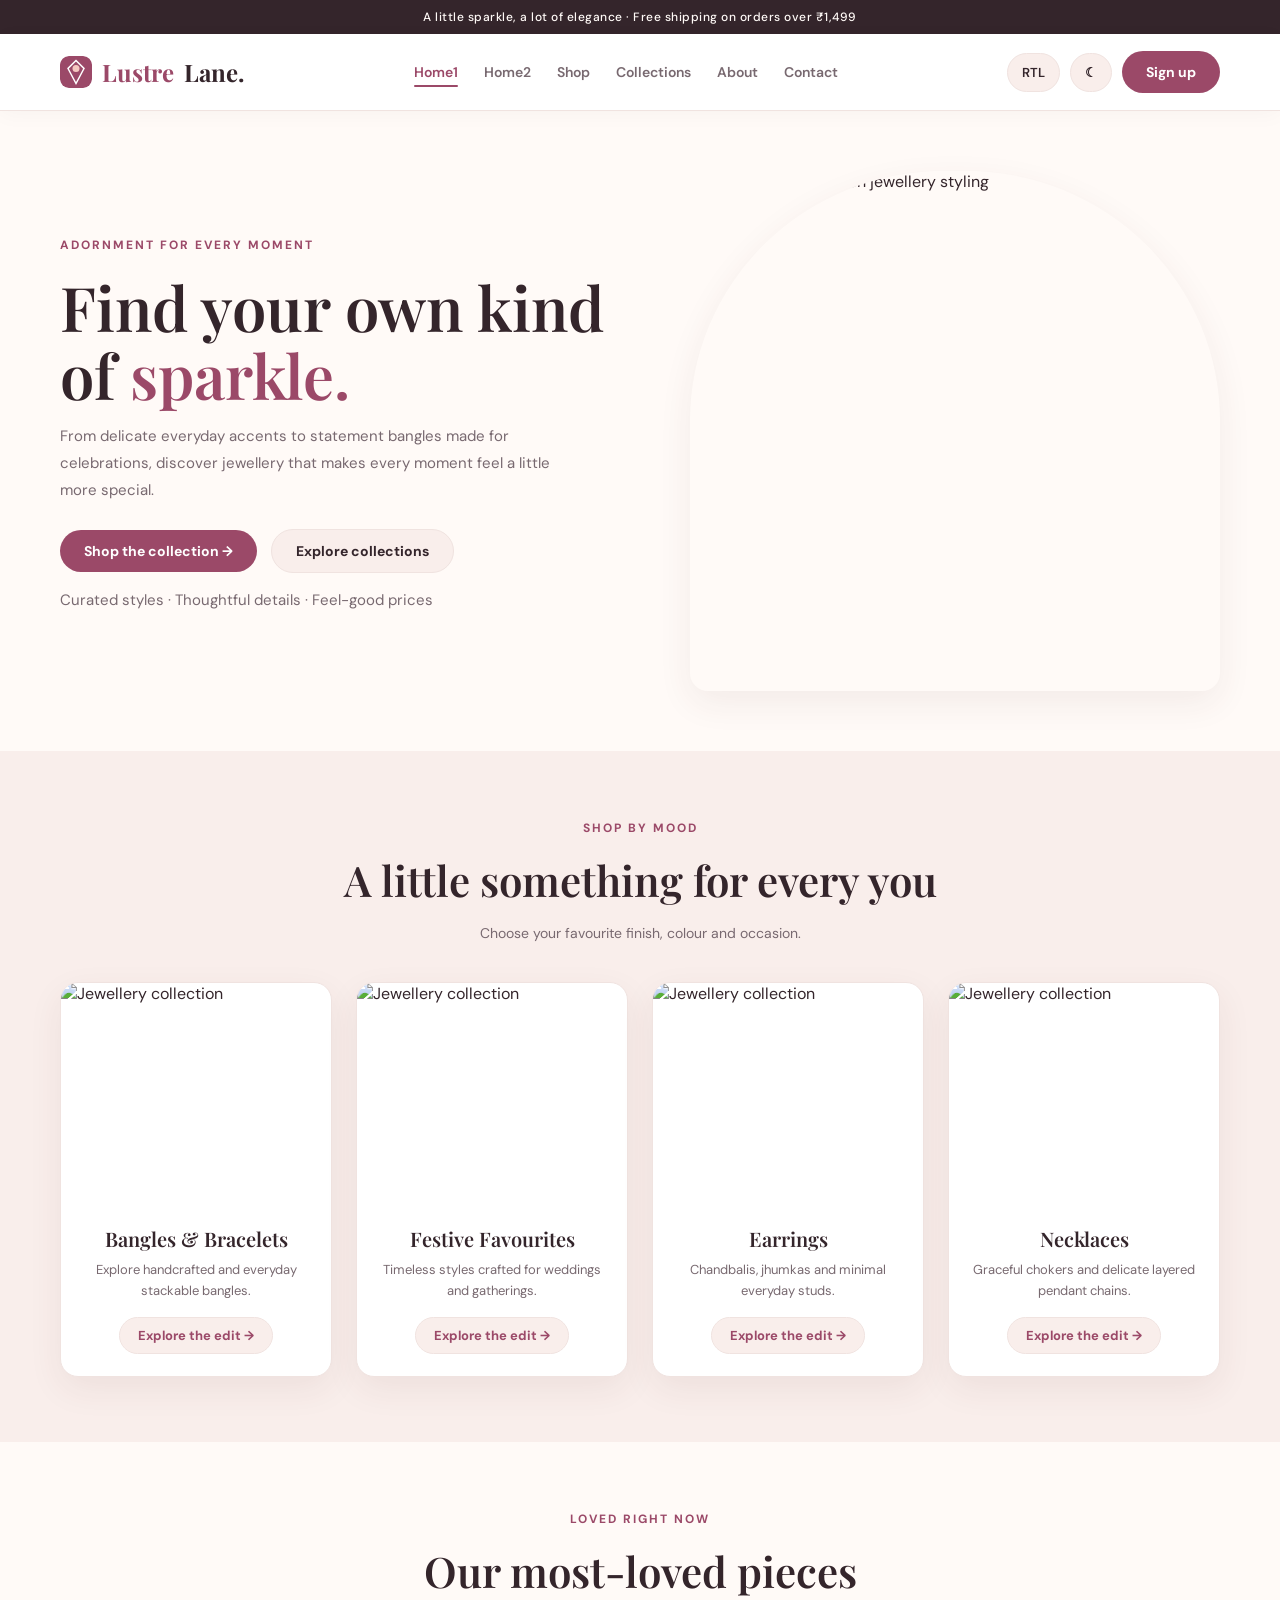
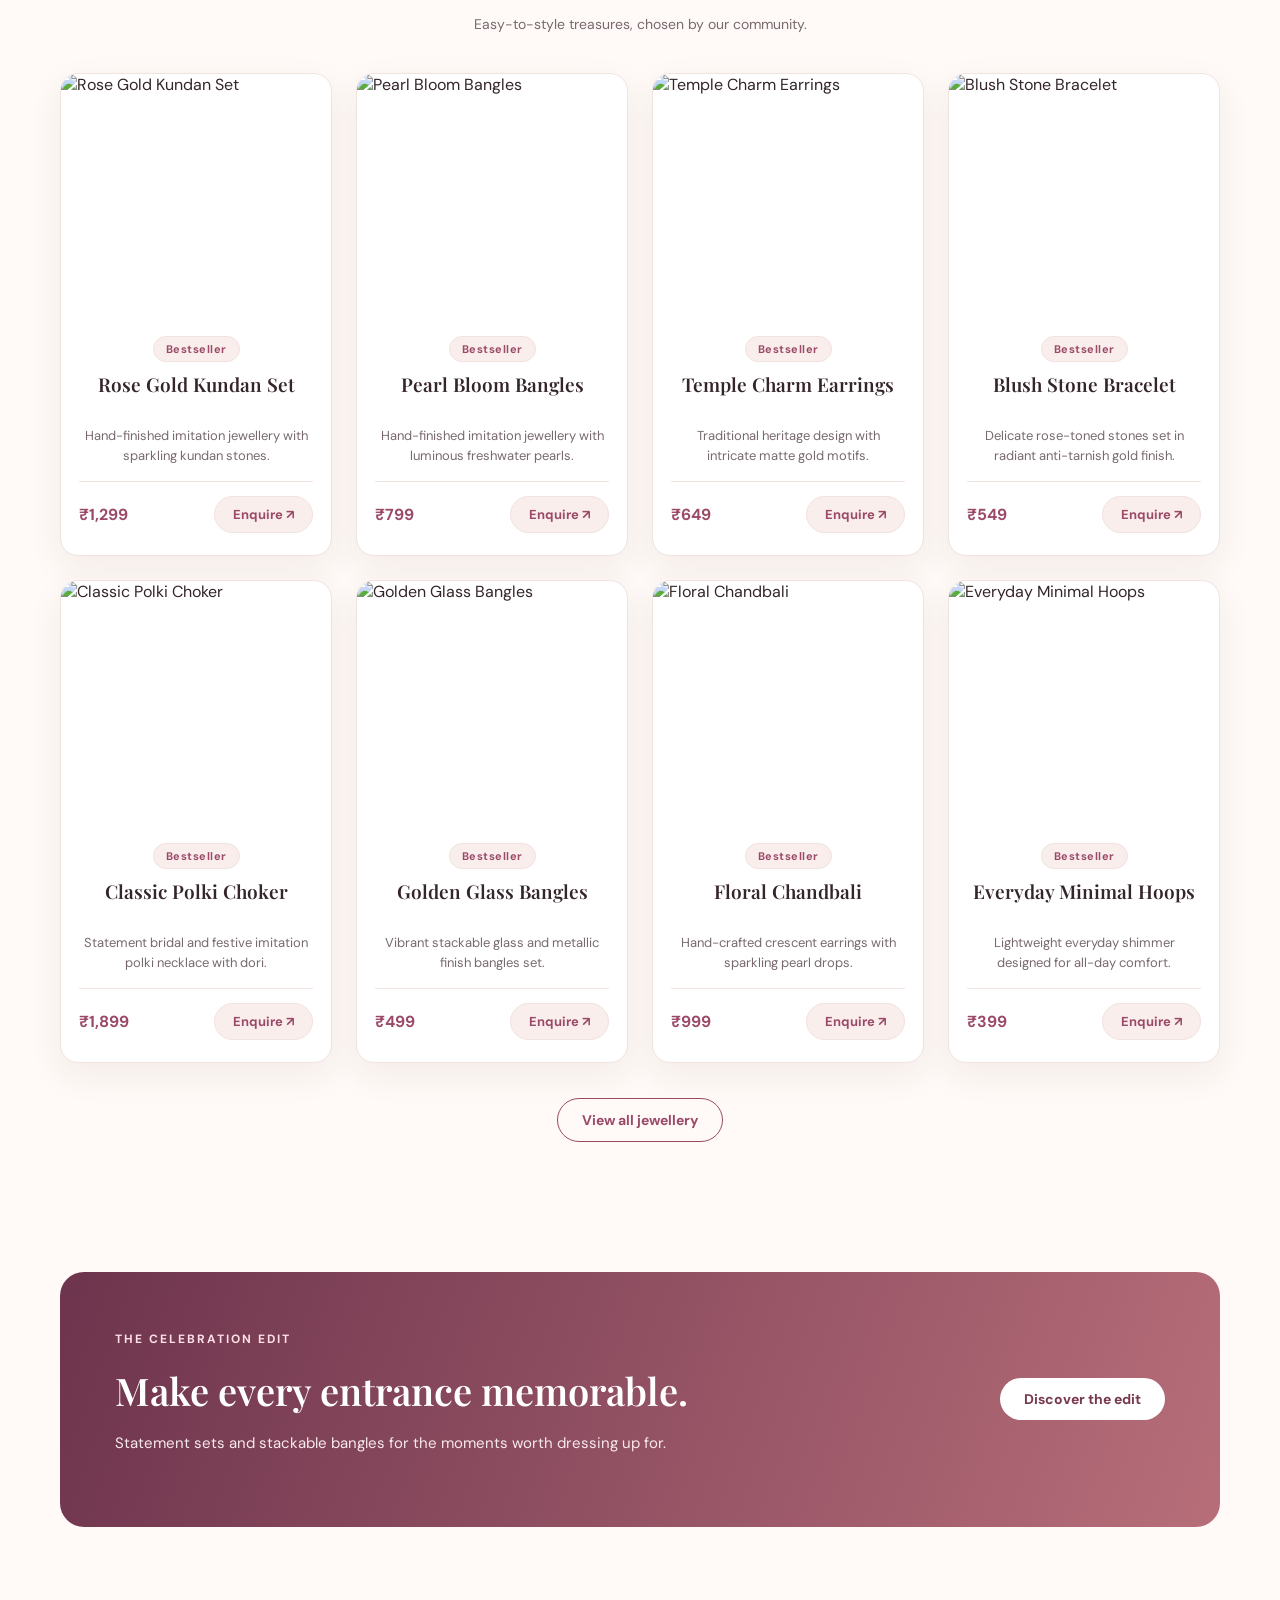
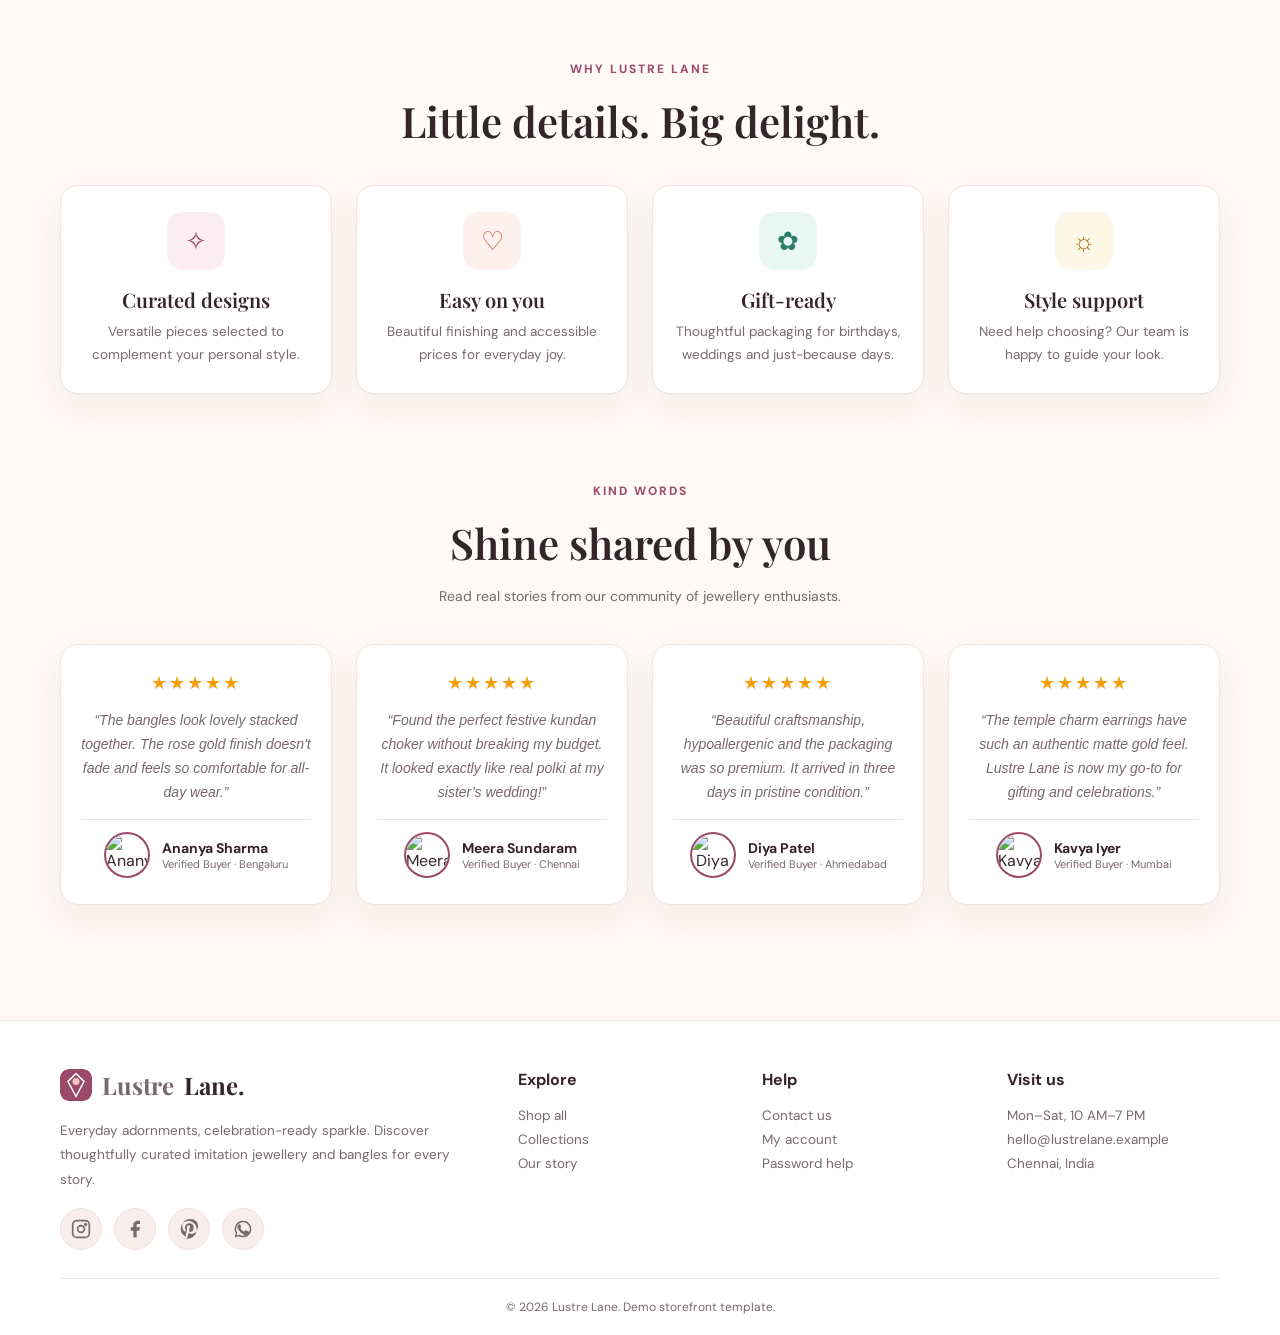
==== commit d9de5c8d: "Fix 8 UI bugs: brand name uniform size, milestone card padding, hamburger layout (RTL/theme outside)" ====
--- a/index.html
+++ b/index.html
@@ -1,5 +1,6 @@
 <!doctype html>
 <html lang="en" dir="ltr">
+
 <head>
   <meta charset="utf-8">
   <meta name="viewport" content="width=device-width,initial-scale=1">
@@ -9,9 +10,10 @@
   <link rel="stylesheet" href="assets/style.css">
   <script defer src="assets/app.js"></script>
 </head>
+
 <body>
   <div class="topbar">A little sparkle, a lot of elegance · Free shipping on orders over ₹1,499</div>
-  
+
   <header class="navbar">
     <div class="container navinner">
       <a class="logo" href="index.html">
@@ -48,14 +50,17 @@
       <div>
         <span class="eyebrow">Adornment for every moment</span>
         <h1>Find your own kind of <span style="color:var(--brand)">sparkle.</span></h1>
-        <p>From delicate everyday accents to statement bangles made for celebrations, discover jewellery that makes every moment feel a little more special.</p>
+        <p>From delicate everyday accents to statement bangles made for celebrations, discover jewellery that makes
+          every moment feel a little more special.</p>
         <div class="heroactions">
           <a class="btn" href="shop.html">Shop the collection →</a>
           <a class="btn alt" href="collections.html">Explore collections</a>
         </div>
         <p class="rtl-note" style="margin-top:14px;">Curated styles · Thoughtful details · Feel-good prices</p>
       </div>
-      <img class="heroimg" src="https://images.unsplash.com/photo-1617038220319-276d3cfab638?auto=format&fit=crop&w=1000&q=85" alt="Elegant gold imitation jewellery styling">
+      <img class="heroimg"
+        src="https://images.unsplash.com/photo-1617038220319-276d3cfab638?auto=format&fit=crop&w=1000&q=85"
+        alt="Elegant gold imitation jewellery styling">
     </section>
 
     <!-- Categories Section -->
@@ -68,7 +73,8 @@
         </div>
         <div class="categories">
           <a class="category" href="shop.html">
-            <img src="https://images.unsplash.com/photo-1617038220319-276d3cfab638?auto=format&fit=crop&w=1000&q=85" alt="Jewellery collection">
+            <img src="https://images.unsplash.com/photo-1617038220319-276d3cfab638?auto=format&fit=crop&w=1000&q=85"
+              alt="Jewellery collection">
             <div>
               <h3>Bangles & Bracelets</h3>
               <p>Explore handcrafted and everyday stackable bangles.</p>
@@ -76,7 +82,8 @@
             </div>
           </a>
           <a class="category" href="shop.html">
-            <img src="https://images.unsplash.com/photo-1596944924616-7b38e7cfac36?auto=format&fit=crop&w=1000&q=85" alt="Jewellery collection">
+            <img src="https://images.unsplash.com/photo-1596944924616-7b38e7cfac36?auto=format&fit=crop&w=1000&q=85"
+              alt="Jewellery collection">
             <div>
               <h3>Festive Favourites</h3>
               <p>Timeless styles crafted for weddings and gatherings.</p>
@@ -84,7 +91,8 @@
             </div>
           </a>
           <a class="category" href="shop.html">
-            <img src="https://images.unsplash.com/photo-1611591437281-460bfbe1220a?auto=format&fit=crop&w=1000&q=85" alt="Jewellery collection">
+            <img src="https://images.unsplash.com/photo-1611591437281-460bfbe1220a?auto=format&fit=crop&w=1000&q=85"
+              alt="Jewellery collection">
             <div>
               <h3>Earrings</h3>
               <p>Chandbalis, jhumkas and minimal everyday studs.</p>
@@ -92,7 +100,8 @@
             </div>
           </a>
           <a class="category" href="shop.html">
-            <img src="https://images.unsplash.com/photo-1630019852942-f89202989a59?auto=format&fit=crop&w=1000&q=85" alt="Jewellery collection">
+            <img src="https://images.unsplash.com/photo-1630019852942-f89202989a59?auto=format&fit=crop&w=1000&q=85"
+              alt="Jewellery collection">
             <div>
               <h3>Necklaces</h3>
               <p>Graceful chokers and delicate layered pendant chains.</p>
@@ -113,7 +122,8 @@
       <div class="products">
         <!-- Product 1: Distinct image photo-1515562141207-7a88fb7ce338 (Point 2) -->
         <article class="product">
-          <img src="https://images.unsplash.com/photo-1515562141207-7a88fb7ce338?auto=format&fit=crop&w=1000&q=85" alt="Rose Gold Kundan Set">
+          <img src="https://images.unsplash.com/photo-1515562141207-7a88fb7ce338?auto=format&fit=crop&w=1000&q=85"
+            alt="Rose Gold Kundan Set">
           <div class="productbody">
             <span class="tag">Bestseller</span>
             <h3>Rose Gold Kundan Set</h3>
@@ -127,7 +137,8 @@
 
         <!-- Product 2: Distinct image photo-1601121141461-9d6647bca1ed (Point 2) -->
         <article class="product">
-          <img src="https://images.unsplash.com/photo-1601121141461-9d6647bca1ed?auto=format&fit=crop&w=1000&q=85" alt="Pearl Bloom Bangles">
+          <img src="https://images.unsplash.com/photo-1601121141461-9d6647bca1ed?auto=format&fit=crop&w=1000&q=85"
+            alt="Pearl Bloom Bangles">
           <div class="productbody">
             <span class="tag">Bestseller</span>
             <h3>Pearl Bloom Bangles</h3>
@@ -141,7 +152,8 @@
 
         <!-- Product 3: Distinct image photo-1535632787350-4e68ef0ac584 (Point 2) -->
         <article class="product">
-          <img src="https://images.unsplash.com/photo-1535632787350-4e68ef0ac584?auto=format&fit=crop&w=1000&q=85" alt="Temple Charm Earrings">
+          <img src="https://images.unsplash.com/photo-1535632787350-4e68ef0ac584?auto=format&fit=crop&w=1000&q=85"
+            alt="Temple Charm Earrings">
           <div class="productbody">
             <span class="tag">Bestseller</span>
             <h3>Temple Charm Earrings</h3>
@@ -155,7 +167,8 @@
 
         <!-- Product 4: Distinct image photo-1576053139778-7e32f2ae3cfd (Point 2) -->
         <article class="product">
-          <img src="https://images.unsplash.com/photo-1576053139778-7e32f2ae3cfd?auto=format&fit=crop&w=1000&q=85" alt="Blush Stone Bracelet">
+          <img src="https://images.unsplash.com/photo-1576053139778-7e32f2ae3cfd?auto=format&fit=crop&w=1000&q=85"
+            alt="Blush Stone Bracelet">
           <div class="productbody">
             <span class="tag">Bestseller</span>
             <h3>Blush Stone Bracelet</h3>
@@ -169,7 +182,8 @@
 
         <!-- Product 5 -->
         <article class="product">
-          <img src="https://images.unsplash.com/photo-1535632066927-ab7c9ab60908?auto=format&fit=crop&w=1000&q=85" alt="Classic Polki Choker">
+          <img src="https://images.unsplash.com/photo-1535632066927-ab7c9ab60908?auto=format&fit=crop&w=1000&q=85"
+            alt="Classic Polki Choker">
           <div class="productbody">
             <span class="tag">Bestseller</span>
             <h3>Classic Polki Choker</h3>
@@ -183,7 +197,8 @@
 
         <!-- Product 6 -->
         <article class="product">
-          <img src="https://images.unsplash.com/photo-1605100804763-247f67b3557e?auto=format&fit=crop&w=1000&q=85" alt="Golden Glass Bangles">
+          <img src="https://images.unsplash.com/photo-1605100804763-247f67b3557e?auto=format&fit=crop&w=1000&q=85"
+            alt="Golden Glass Bangles">
           <div class="productbody">
             <span class="tag">Bestseller</span>
             <h3>Golden Glass Bangles</h3>
@@ -197,7 +212,8 @@
 
         <!-- Product 7 -->
         <article class="product">
-          <img src="https://images.unsplash.com/photo-1611085583191-a3b181a88401?auto=format&fit=crop&w=1000&q=85" alt="Floral Chandbali">
+          <img src="https://images.unsplash.com/photo-1611085583191-a3b181a88401?auto=format&fit=crop&w=1000&q=85"
+            alt="Floral Chandbali">
           <div class="productbody">
             <span class="tag">Bestseller</span>
             <h3>Floral Chandbali</h3>
@@ -211,7 +227,8 @@
 
         <!-- Product 8 -->
         <article class="product">
-          <img src="https://images.unsplash.com/photo-1599643478518-a784e5dc4c8f?auto=format&fit=crop&w=1000&q=85" alt="Everyday Minimal Hoops">
+          <img src="https://images.unsplash.com/photo-1599643478518-a784e5dc4c8f?auto=format&fit=crop&w=1000&q=85"
+            alt="Everyday Minimal Hoops">
           <div class="productbody">
             <span class="tag">Bestseller</span>
             <h3>Everyday Minimal Hoops</h3>
@@ -280,9 +297,12 @@
       <div class="testimonials">
         <div class="quote">
           <div class="stars">★★★★★</div>
-          <p>“The bangles look lovely stacked together. The rose gold finish doesn't fade and feels so comfortable for all-day wear.”</p>
+          <p>“The bangles look lovely stacked together. The rose gold finish doesn't fade and feels so comfortable for
+            all-day wear.”</p>
           <div class="quote-author-wrap">
-            <img class="quote-avatar" src="https://images.unsplash.com/photo-1534528741775-53994a69daeb?auto=format&fit=crop&w=300&q=80" alt="Ananya Sharma">
+            <img class="quote-avatar"
+              src="https://images.unsplash.com/photo-1534528741775-53994a69daeb?auto=format&fit=crop&w=300&q=80"
+              alt="Ananya Sharma">
             <div class="quote-author-info">
               <h4>Ananya Sharma</h4>
               <span>Verified Buyer · Bengaluru</span>
@@ -292,9 +312,12 @@
 
         <div class="quote">
           <div class="stars">★★★★★</div>
-          <p>“Found the perfect festive kundan choker without breaking my budget. It looked exactly like real polki at my sister’s wedding!”</p>
+          <p>“Found the perfect festive kundan choker without breaking my budget. It looked exactly like real polki at
+            my sister’s wedding!”</p>
           <div class="quote-author-wrap">
-            <img class="quote-avatar" src="https://images.unsplash.com/photo-1494790108377-be9c29b29330?auto=format&fit=crop&w=300&q=80" alt="Meera Sundaram">
+            <img class="quote-avatar"
+              src="https://images.unsplash.com/photo-1494790108377-be9c29b29330?auto=format&fit=crop&w=300&q=80"
+              alt="Meera Sundaram">
             <div class="quote-author-info">
               <h4>Meera Sundaram</h4>
               <span>Verified Buyer · Chennai</span>
@@ -304,9 +327,12 @@
 
         <div class="quote">
           <div class="stars">★★★★★</div>
-          <p>“Beautiful craftsmanship, hypoallergenic and the packaging was so premium. It arrived in three days in pristine condition.”</p>
+          <p>“Beautiful craftsmanship, hypoallergenic and the packaging was so premium. It arrived in three days in
+            pristine condition.”</p>
           <div class="quote-author-wrap">
-            <img class="quote-avatar" src="https://images.unsplash.com/photo-1517841905240-472988babdf9?auto=format&fit=crop&w=300&q=80" alt="Diya Patel">
+            <img class="quote-avatar"
+              src="https://images.unsplash.com/photo-1517841905240-472988babdf9?auto=format&fit=crop&w=300&q=80"
+              alt="Diya Patel">
             <div class="quote-author-info">
               <h4>Diya Patel</h4>
               <span>Verified Buyer · Ahmedabad</span>
@@ -316,9 +342,12 @@
 
         <div class="quote">
           <div class="stars">★★★★★</div>
-          <p>“The temple charm earrings have such an authentic matte gold feel. Lustre Lane is now my go-to for gifting and celebrations.”</p>
+          <p>“The temple charm earrings have such an authentic matte gold feel. Lustre Lane is now my go-to for gifting
+            and celebrations.”</p>
           <div class="quote-author-wrap">
-            <img class="quote-avatar" src="https://images.unsplash.com/photo-1507003211169-0a1dd7228f2d?auto=format&fit=crop&w=300&q=80" alt="Kavya Iyer">
+            <img class="quote-avatar"
+              src="https://images.unsplash.com/photo-1507003211169-0a1dd7228f2d?auto=format&fit=crop&w=300&q=80"
+              alt="Kavya Iyer">
             <div class="quote-author-info">
               <h4>Kavya Iyer</h4>
               <span>Verified Buyer · Mumbai</span>
@@ -337,29 +366,50 @@
           <a class="logo" href="index.html">
             <img src="assets/favicon.svg" alt="Lustre Lane logo" class="brandlogo">Lustre <span>Lane.</span>
           </a>
-          <p>Everyday adornments, celebration-ready sparkle. Discover thoughtfully curated imitation jewellery and bangles for every story.</p>
+          <p>Everyday adornments, celebration-ready sparkle. Discover thoughtfully curated imitation jewellery and
+            bangles for every story.</p>
           <div class="social-icons" style="margin-top:16px;">
-            <a class="social-icon-btn" href="https://instagram.com" target="_blank" rel="noopener" aria-label="Instagram" title="Instagram">
-              <svg class="stroke-svg" viewBox="0 0 24 24"><rect x="2" y="2" width="20" height="20" rx="5" ry="5" stroke-width="2"/><circle cx="12" cy="12" r="4" stroke-width="2"/><circle cx="17.5" cy="6.5" r="1.5" fill="currentColor"/></svg>
+            <a class="social-icon-btn" href="https://instagram.com" target="_blank" rel="noopener"
+              aria-label="Instagram" title="Instagram">
+              <svg class="stroke-svg" viewBox="0 0 24 24">
+                <rect x="2" y="2" width="20" height="20" rx="5" ry="5" stroke-width="2" />
+                <circle cx="12" cy="12" r="4" stroke-width="2" />
+                <circle cx="17.5" cy="6.5" r="1.5" fill="currentColor" />
+              </svg>
             </a>
-            <a class="social-icon-btn" href="https://facebook.com" target="_blank" rel="noopener" aria-label="Facebook" title="Facebook">
-              <svg viewBox="0 0 24 24"><path d="M18 2h-3a5 5 0 0 0-5 5v3H7v4h3v8h4v-8h3l1-4h-4V7a1 1 0 0 1 1-1h3z"/></svg>
+            <a class="social-icon-btn" href="https://facebook.com" target="_blank" rel="noopener" aria-label="Facebook"
+              title="Facebook">
+              <svg viewBox="0 0 24 24">
+                <path d="M18 2h-3a5 5 0 0 0-5 5v3H7v4h3v8h4v-8h3l1-4h-4V7a1 1 0 0 1 1-1h3z" />
+              </svg>
             </a>
-            <a class="social-icon-btn" href="https://pinterest.com" target="_blank" rel="noopener" aria-label="Pinterest" title="Pinterest">
-              <svg viewBox="0 0 24 24"><path d="M12 2a10 10 0 0 0-3.6 19.3c-.1-.8-.2-2.1 0-3l1.4-6s-.4-.7-.4-1.8c0-1.7 1-3 2.2-3 1 0 1.5.8 1.5 1.8 0 1-.7 2.6-1 4-.3 1.2.6 2.2 1.8 2.2 2.1 0 3.7-2.2 3.7-5.5 0-2.9-2.1-4.9-5-4.9-3.4 0-5.5 2.5-5.5 5.2 0 1 .4 2.1 1 2.7.1.1.1.2.1.3-.1.4-.3 1.3-.4 1.5-.1.3-.3.4-.6.3-2-.9-3.2-3.8-3.2-6.2 0-4.6 3.4-8.8 9.7-8.8 5.1 0 9.1 3.6 9.1 8.5 0 5.1-3.2 9.2-7.7 9.2-1.5 0-2.9-.8-3.4-1.7l-.9 3.5c-.3 1.3-1.2 2.9-1.8 3.9A10 10 0 1 0 12 2z"/></svg>
+            <a class="social-icon-btn" href="https://pinterest.com" target="_blank" rel="noopener"
+              aria-label="Pinterest" title="Pinterest">
+              <svg viewBox="0 0 24 24">
+                <path
+                  d="M12 2a10 10 0 0 0-3.6 19.3c-.1-.8-.2-2.1 0-3l1.4-6s-.4-.7-.4-1.8c0-1.7 1-3 2.2-3 1 0 1.5.8 1.5 1.8 0 1-.7 2.6-1 4-.3 1.2.6 2.2 1.8 2.2 2.1 0 3.7-2.2 3.7-5.5 0-2.9-2.1-4.9-5-4.9-3.4 0-5.5 2.5-5.5 5.2 0 1 .4 2.1 1 2.7.1.1.1.2.1.3-.1.4-.3 1.3-.4 1.5-.1.3-.3.4-.6.3-2-.9-3.2-3.8-3.2-6.2 0-4.6 3.4-8.8 9.7-8.8 5.1 0 9.1 3.6 9.1 8.5 0 5.1-3.2 9.2-7.7 9.2-1.5 0-2.9-.8-3.4-1.7l-.9 3.5c-.3 1.3-1.2 2.9-1.8 3.9A10 10 0 1 0 12 2z" />
+              </svg>
             </a>
-            <a class="social-icon-btn" href="https://whatsapp.com" target="_blank" rel="noopener" aria-label="WhatsApp" title="WhatsApp">
-              <svg viewBox="0 0 24 24"><path d="M17.5 14.4c-.3-.2-1.8-.9-2.1-1-.3-.1-.5-.2-.7.2-.2.3-.8 1-.9 1.2-.2.2-.3.2-.6.1s-1.3-.5-2.5-1.5c-.9-.8-1.5-1.8-1.7-2.1-.2-.3 0-.5.1-.6.1-.1.3-.3.4-.5.1-.2.2-.3.3-.5.1-.2 0-.4 0-.5s-.7-1.7-1-2.3c-.3-.6-.5-.5-.7-.5h-.6c-.2 0-.6.1-.9.4s-1.2 1.2-1.2 2.9c0 1.7 1.2 3.4 1.4 3.6.2.2 2.4 3.7 5.9 5.2.8.4 1.5.6 2 .7.8.3 1.6.2 2.2.1.7-.1 2.1-.9 2.4-1.7.3-.8.3-1.6.2-1.7-.1-.2-.3-.3-.6-.5z"/><path d="M12 2a10 10 0 0 0-8.6 15.1L2 22l5-1.3A10 10 0 1 0 12 2zm0 18.2a8.2 8.2 0 0 1-4.2-1.2l-.3-.2-3.1.8.8-3-.2-.3A8.2 8.2 0 1 1 12 20.2z"/></svg>
+            <a class="social-icon-btn" href="https://whatsapp.com" target="_blank" rel="noopener" aria-label="WhatsApp"
+              title="WhatsApp">
+              <svg viewBox="0 0 24 24">
+                <path
+                  d="M17.5 14.4c-.3-.2-1.8-.9-2.1-1-.3-.1-.5-.2-.7.2-.2.3-.8 1-.9 1.2-.2.2-.3.2-.6.1s-1.3-.5-2.5-1.5c-.9-.8-1.5-1.8-1.7-2.1-.2-.3 0-.5.1-.6.1-.1.3-.3.4-.5.1-.2.2-.3.3-.5.1-.2 0-.4 0-.5s-.7-1.7-1-2.3c-.3-.6-.5-.5-.7-.5h-.6c-.2 0-.6.1-.9.4s-1.2 1.2-1.2 2.9c0 1.7 1.2 3.4 1.4 3.6.2.2 2.4 3.7 5.9 5.2.8.4 1.5.6 2 .7.8.3 1.6.2 2.2.1.7-.1 2.1-.9 2.4-1.7.3-.8.3-1.6.2-1.7-.1-.2-.3-.3-.6-.5z" />
+                <path
+                  d="M12 2a10 10 0 0 0-8.6 15.1L2 22l5-1.3A10 10 0 1 0 12 2zm0 18.2a8.2 8.2 0 0 1-4.2-1.2l-.3-.2-3.1.8.8-3-.2-.3A8.2 8.2 0 1 1 12 20.2z" />
+              </svg>
             </a>
           </div>
         </div>
         <div>
           <h4>Explore</h4>
-          <p><a href="shop.html">Shop all</a><br><a href="collections.html">Collections</a><br><a href="about.html">Our story</a></p>
+          <p><a href="shop.html">Shop all</a><br><a href="collections.html">Collections</a><br><a href="about.html">Our
+              story</a></p>
         </div>
         <div>
           <h4>Help</h4>
-          <p><a href="contact.html">Contact us</a><br><a href="login.html">My account</a><br><a href="forgot-password.html">Password help</a></p>
+          <p><a href="contact.html">Contact us</a><br><a href="login.html">My account</a><br><a
+              href="forgot-password.html">Password help</a></p>
         </div>
         <div>
           <h4>Visit us</h4>
@@ -370,4 +420,5 @@
     </div>
   </footer>
 </body>
-</html>
+
+</html>
--- a/assets/style.css
+++ b/assets/style.css
@@ -60,6 +60,7 @@
   color: var(--text);
   font-family: 'DM Sans', sans-serif;
   transition: background-color .25s ease, color .25s ease;
+  overflow-x: hidden; /* Fix 4: prevent horizontal page slide */
 }
 
 a {
@@ -835,14 +836,15 @@
   margin-bottom: 24px;
 }
 
+/* Fix 1 & 8: Brand name same size in auth card as everywhere else (24px) */
 .auth-card-brand .logo {
-  font-size: 26px;
+  font-size: 24px;
   justify-content: center;
 }
 
 .auth-card-brand .brandlogo {
-  width: 38px;
-  height: 38px;
+  width: 32px;
+  height: 32px;
 }
 
 .auth-card-head {
@@ -862,9 +864,10 @@
   line-height: 1.6;
 }
 
-/* Social Login Buttons (Point 17) */
+/* Social Login Buttons (Point 17) — now appear below the submit button */
 .social-auth-wrap {
-  margin-bottom: 24px;
+  margin-top: 20px;
+  margin-bottom: 0;
 }
 
 .social-auth-buttons {
@@ -1362,6 +1365,11 @@
   border-top: 1px solid var(--line);
   padding: 48px 0 20px;
   margin-top: 50px;
+}
+
+/* Fix 1: Ensure footer brand name is same size as navbar (24px) */
+.footer .logo {
+  font: 700 24px 'Playfair Display', serif !important;
 }
 
 .footergrid {
@@ -1451,8 +1459,30 @@
 
 /* 850px & 768px Tablet & Mobile Breakpoint (Point 19: Hamburger Navigation) */
 @media (max-width: 850px) {
+  /* Fix 3: Hamburger layout — logo | navtools+hamburger all on one row */
+  .navinner {
+    flex-wrap: nowrap;
+    padding: 10px 0;
+  }
+
+  /* navtools stays visible to right of hamburger */
+  .navtools {
+    order: 3;
+    margin-left: auto;
+    gap: 8px;
+  }
+
   .nav-toggle {
     display: flex; /* Enable Hamburger */
+    order: 4;
+    margin-left: 8px;
+    flex-shrink: 0;
+  }
+
+  /* Logo stays left */
+  .logo {
+    order: 1;
+    flex-shrink: 0;
   }
 
   .navlinks {
@@ -1473,6 +1503,7 @@
     transform: translateY(-10px);
     transition: opacity .25s ease, transform .25s ease, visibility .25s ease;
     z-index: 99;
+    order: 2;
   }
 
   .navlinks.open {
@@ -1497,10 +1528,6 @@
     display: none;
   }
 
-  .navinner {
-    padding: 10px 0;
-  }
-
   .hero {
     grid-template-columns: 1fr;
     padding: 38px 0;
@@ -1535,6 +1562,47 @@
 
   .footergrid {
     grid-template-columns: repeat(2, 1fr);
+  }
+
+  /* Fix 4: Shop sizing table — prevent mobile overflow */
+  .sizing-table-wrap {
+    max-width: 100%;
+    overflow-x: auto;
+    -webkit-overflow-scrolling: touch;
+  }
+
+  .sizing-table {
+    font-size: 13px;
+    min-width: 320px;
+  }
+
+  .sizing-table th,
+  .sizing-table td {
+    padding: 10px 12px;
+  }
+
+  /* Fix 5: FAQ mobile — word break and proper wrapping */
+  .faq-question {
+    font-size: 14px;
+    padding: 14px 18px;
+    word-break: break-word;
+    white-space: normal;
+    gap: 10px;
+  }
+
+  .faq-question span:first-child {
+    flex: 1;
+    min-width: 0;
+    text-align: left;
+  }
+
+  .faq-answer {
+    padding: 0 18px;
+    font-size: 14px;
+  }
+
+  .faq-item.active .faq-answer {
+    padding: 0 18px 18px;
   }
 }
 
@@ -1586,8 +1654,14 @@
     grid-template-columns: 1fr;
   }
 
+  /* Fix 3: Hide sign-up btn on very small screens to fit logo + RTL + hamburger */
   .navtools .btn {
-    padding: 8px 14px;
+    display: none;
+  }
+
+  /* Fix 3: RTL/Theme buttons compact on mobile */
+  .navtools .iconbtn {
+    padding: 8px 12px;
     font-size: 12px;
   }
 
@@ -1599,4 +1673,60 @@
   .filter-pills {
     justify-content: center;
   }
-}
+
+  /* Fix 4: Sizing table extra compact on very small screens */
+  .sizing-table {
+    font-size: 12px;
+  }
+
+  .sizing-table th,
+  .sizing-table td {
+    padding: 8px 10px;
+  }
+
+  /* Fix 5: FAQ question compact on very small screens */
+  .faq-question {
+    font-size: 13.5px;
+    padding: 12px 16px;
+  }
+
+  .faq-answer {
+    font-size: 13.5px;
+    padding: 0 16px;
+  }
+
+  .faq-item.active .faq-answer {
+    padding: 0 16px 16px;
+  }
+
+  /* Fix 2: About milestone card — ensure number box fits */
+  .milestone-emoji-num {
+    min-width: auto;
+    padding: 6px 12px;
+    width: auto;
+    height: auto;
+    font-size: 18px !important;
+  }
+}
+
+/* Fix 2: Milestone stat badge — number text in colored box, no fixed height constraint */
+.stat-badge {
+  display: inline-flex;
+  align-items: center;
+  justify-content: center;
+  padding: 10px 18px;
+  border-radius: 14px;
+  font-weight: 800;
+  font-size: 22px;
+  font-family: 'Playfair Display', serif;
+  letter-spacing: -0.5px;
+  margin-bottom: 10px;
+  min-width: 70px;
+  width: fit-content;
+  line-height: 1.1;
+}
+
+.stat-badge.icon-style-1 { background: var(--icon-1-bg); color: var(--icon-1); }
+.stat-badge.icon-style-2 { background: var(--icon-2-bg); color: var(--icon-2); }
+.stat-badge.icon-style-3 { background: var(--icon-3-bg); color: var(--icon-3); }
+.stat-badge.icon-style-4 { background: var(--icon-4-bg); color: var(--icon-4); }
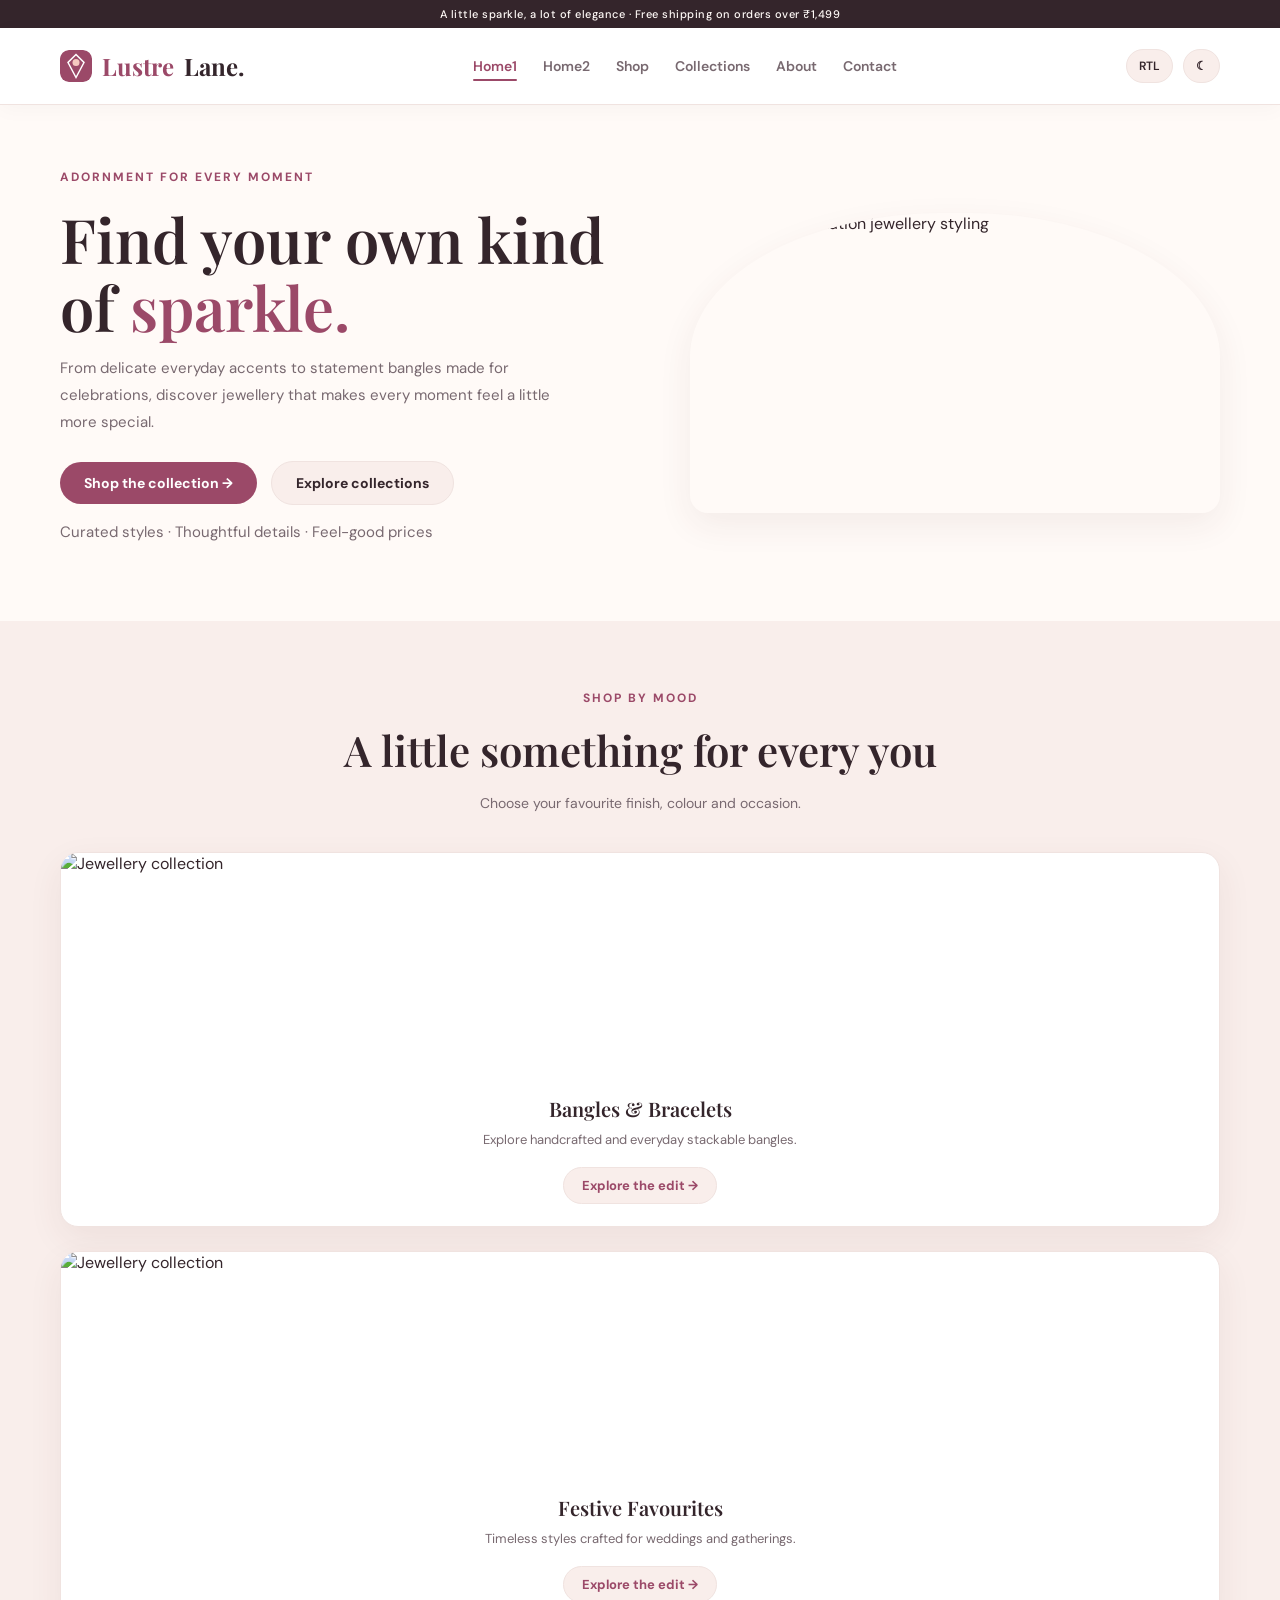
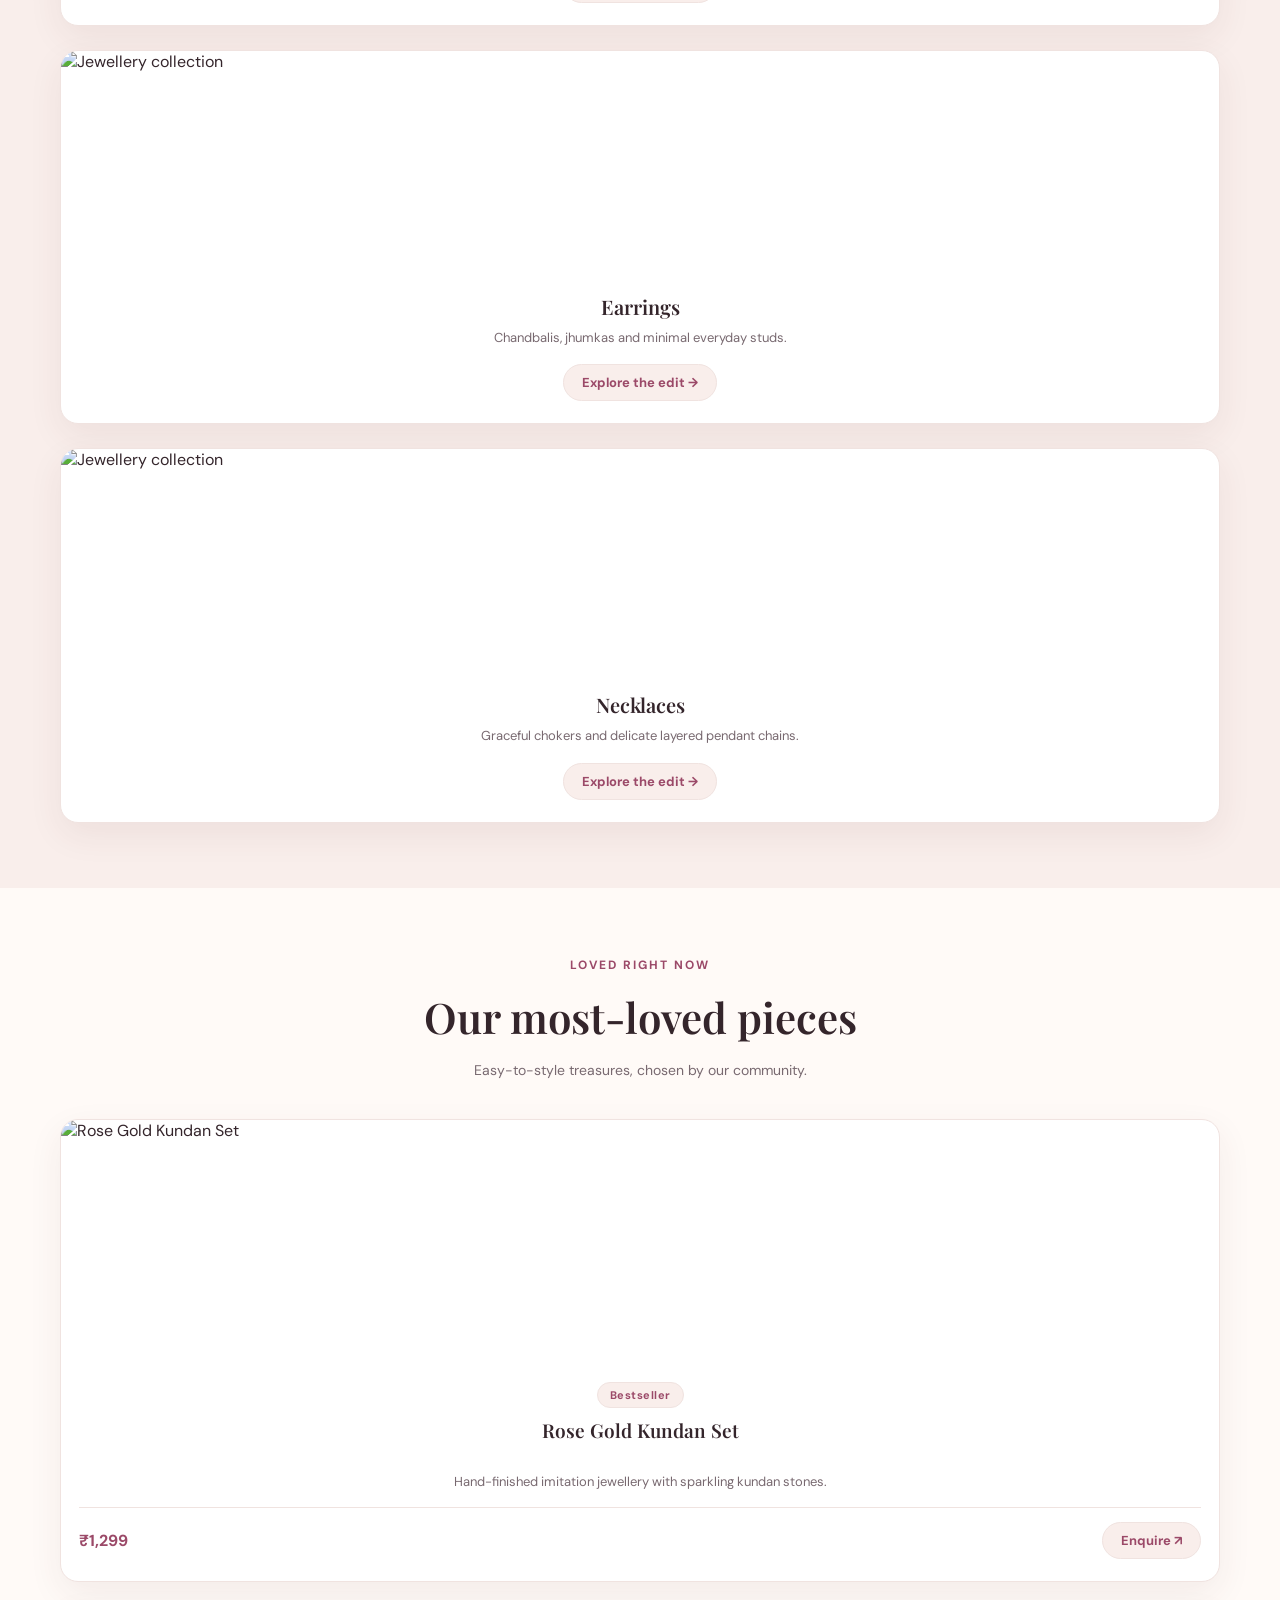
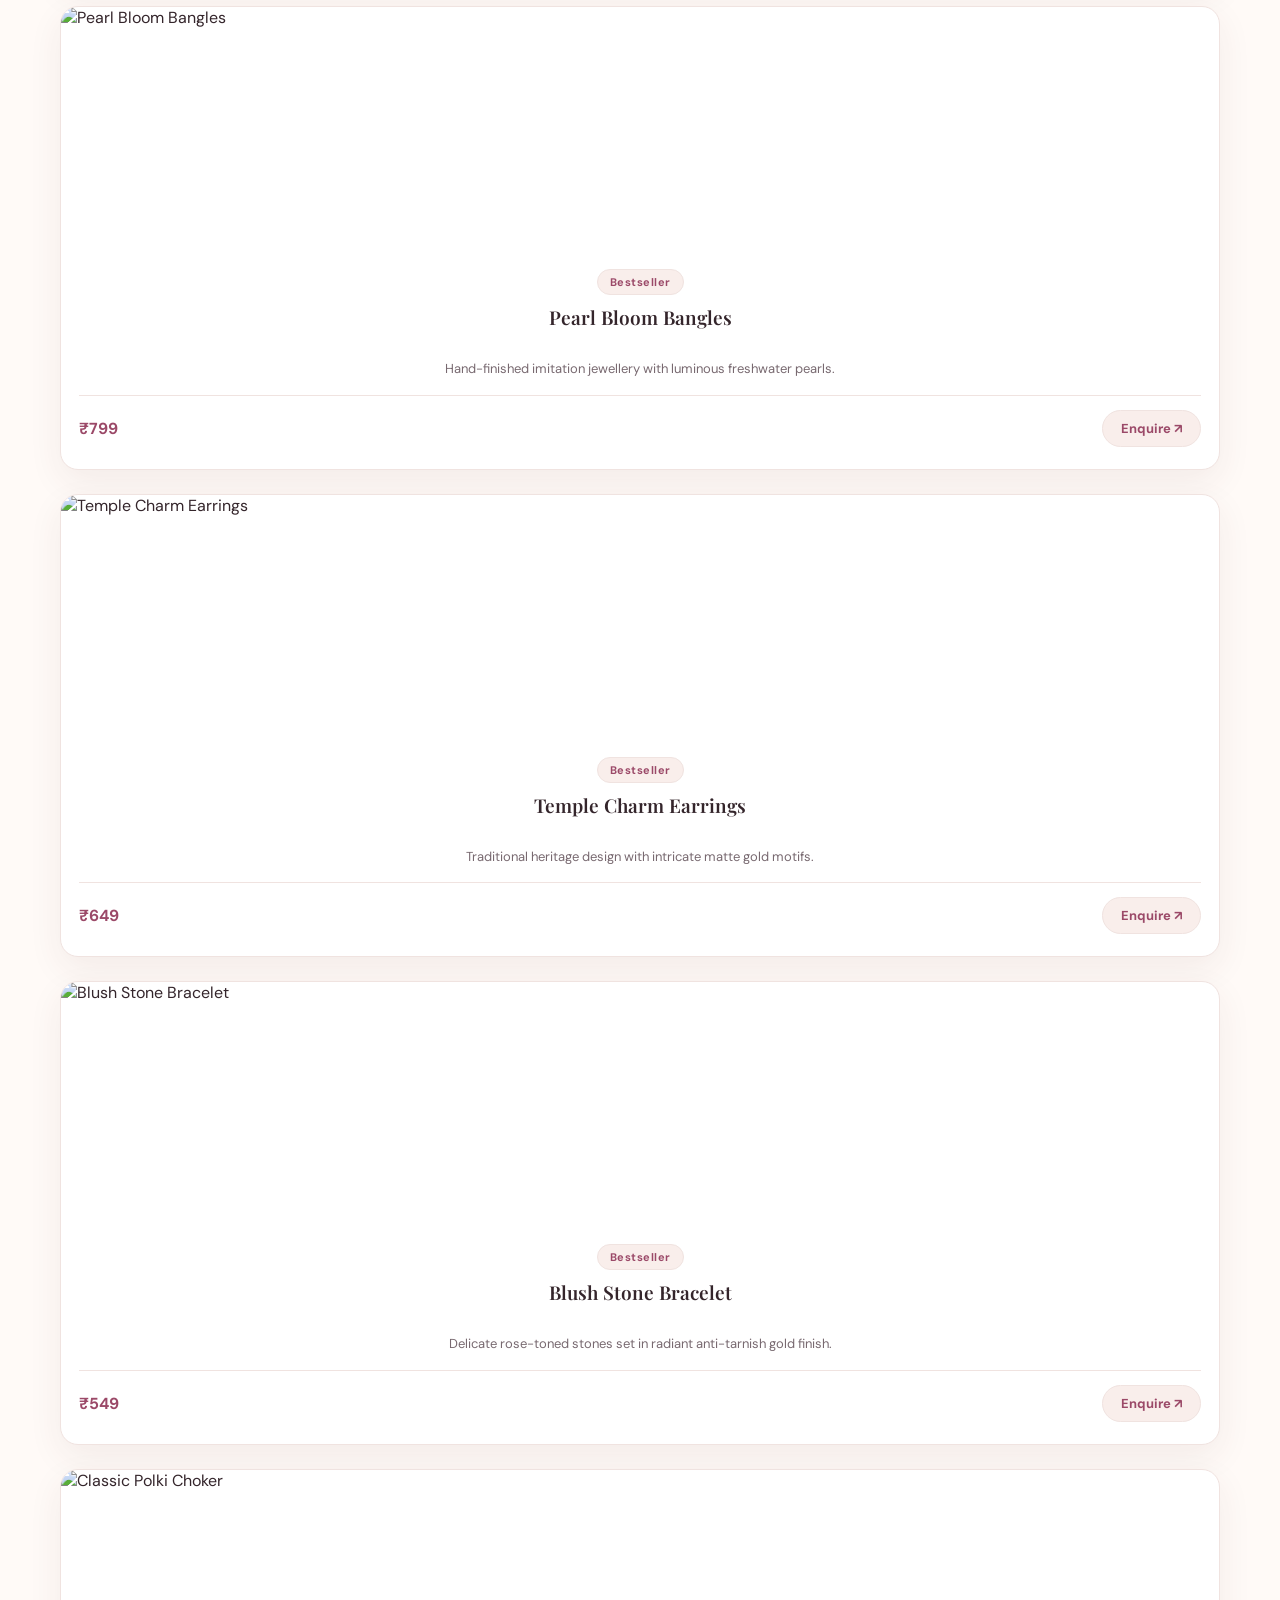
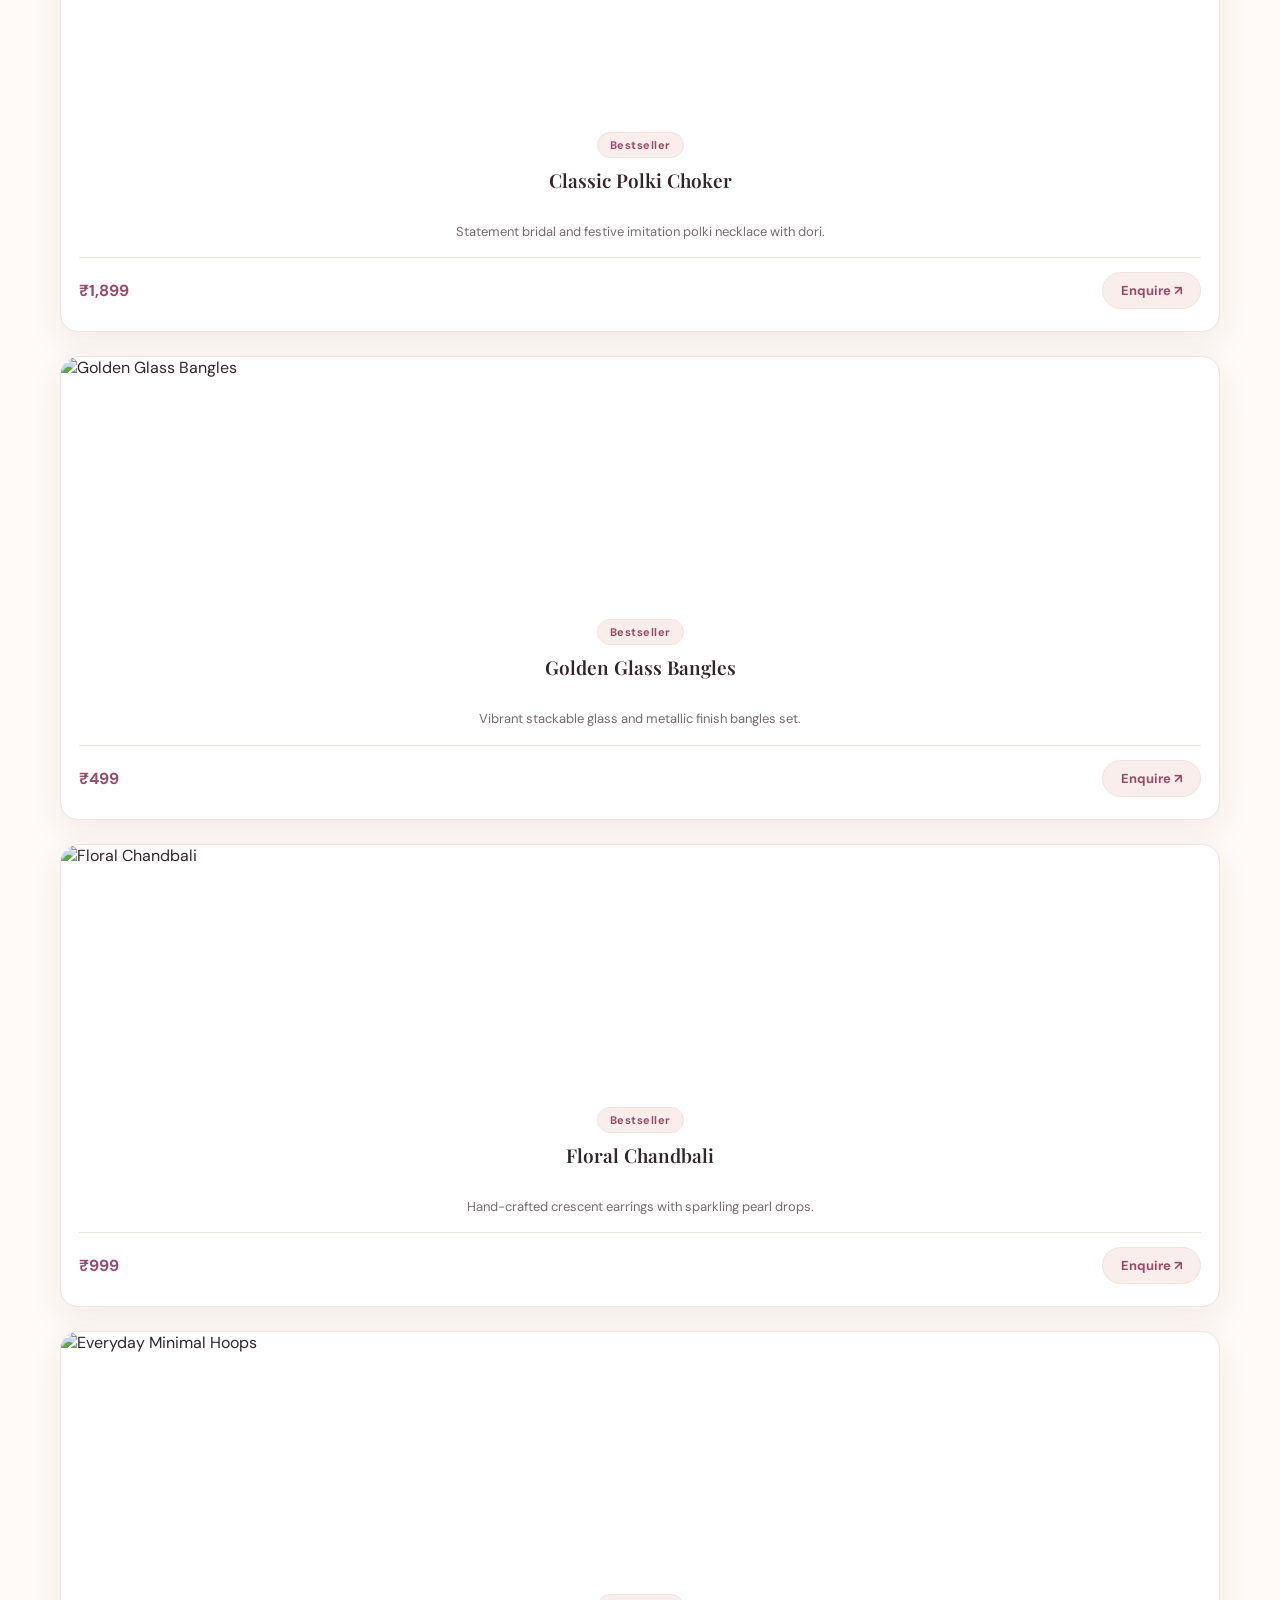
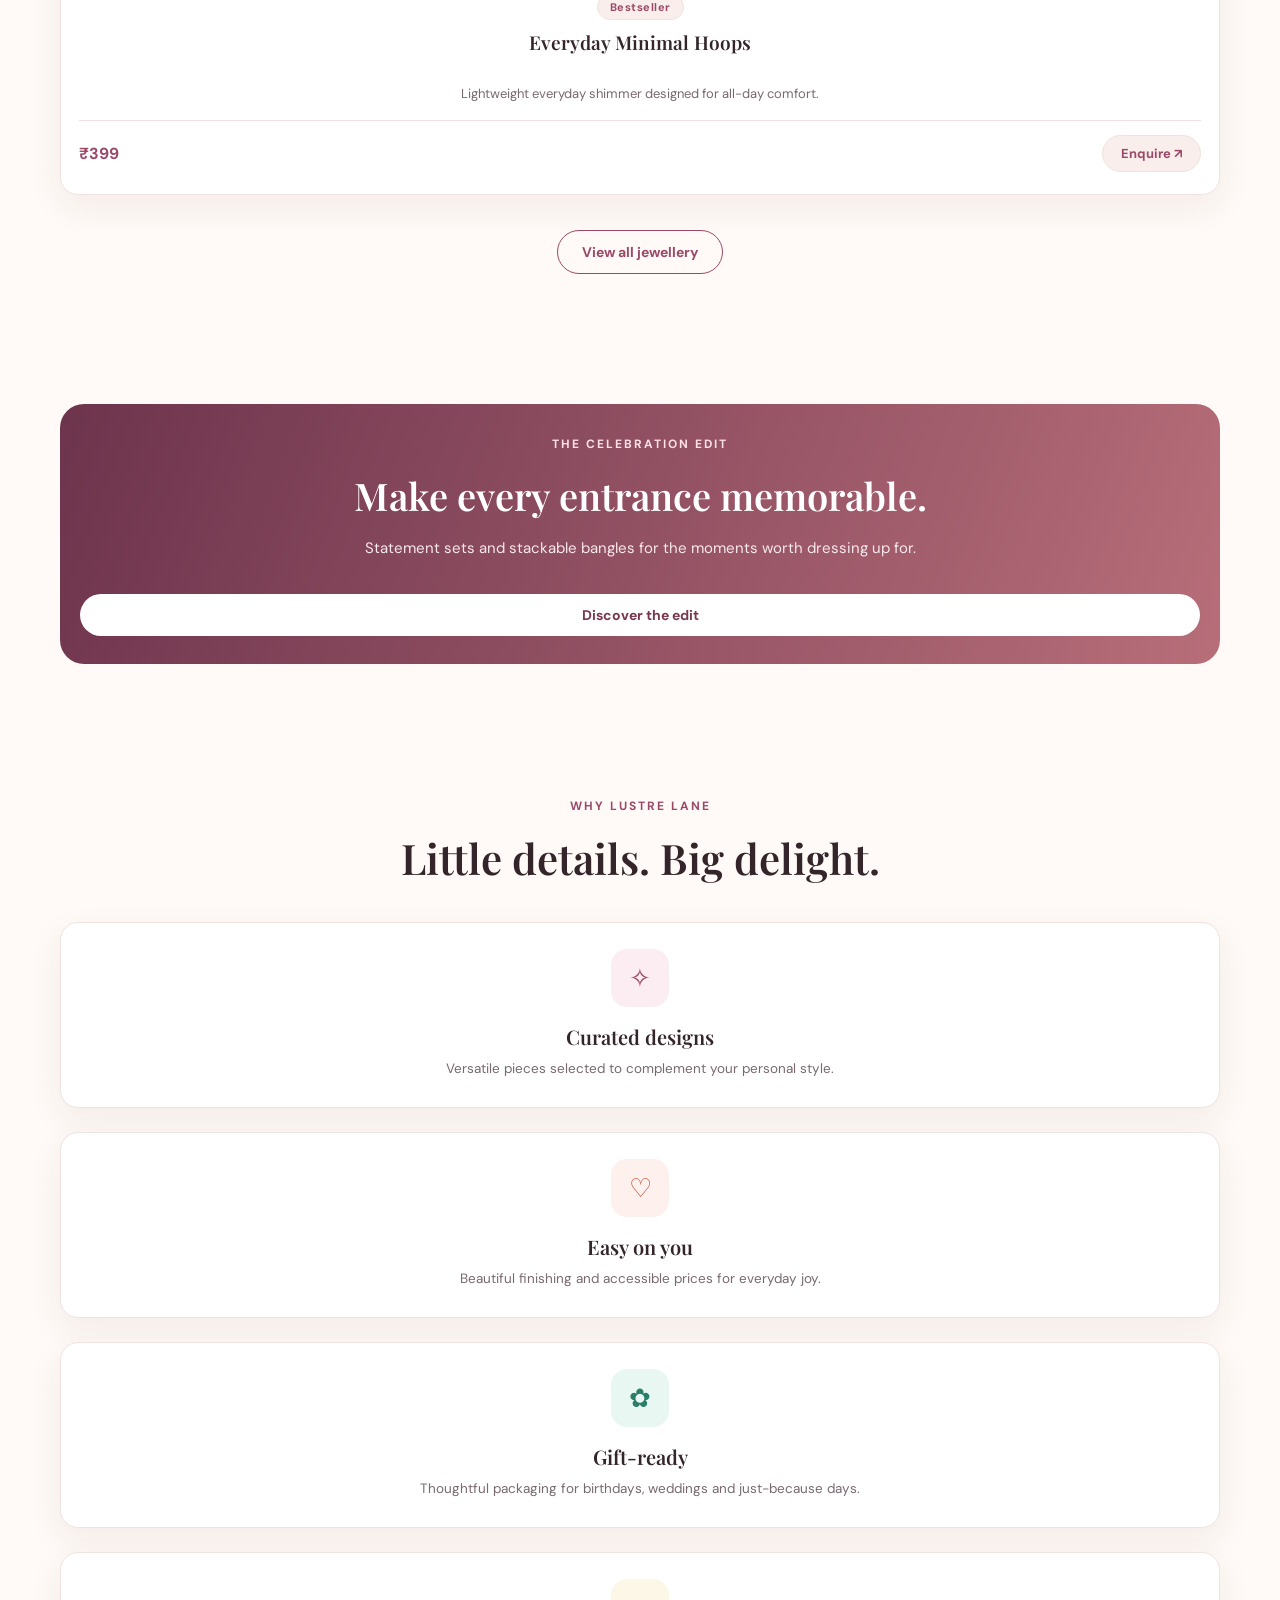
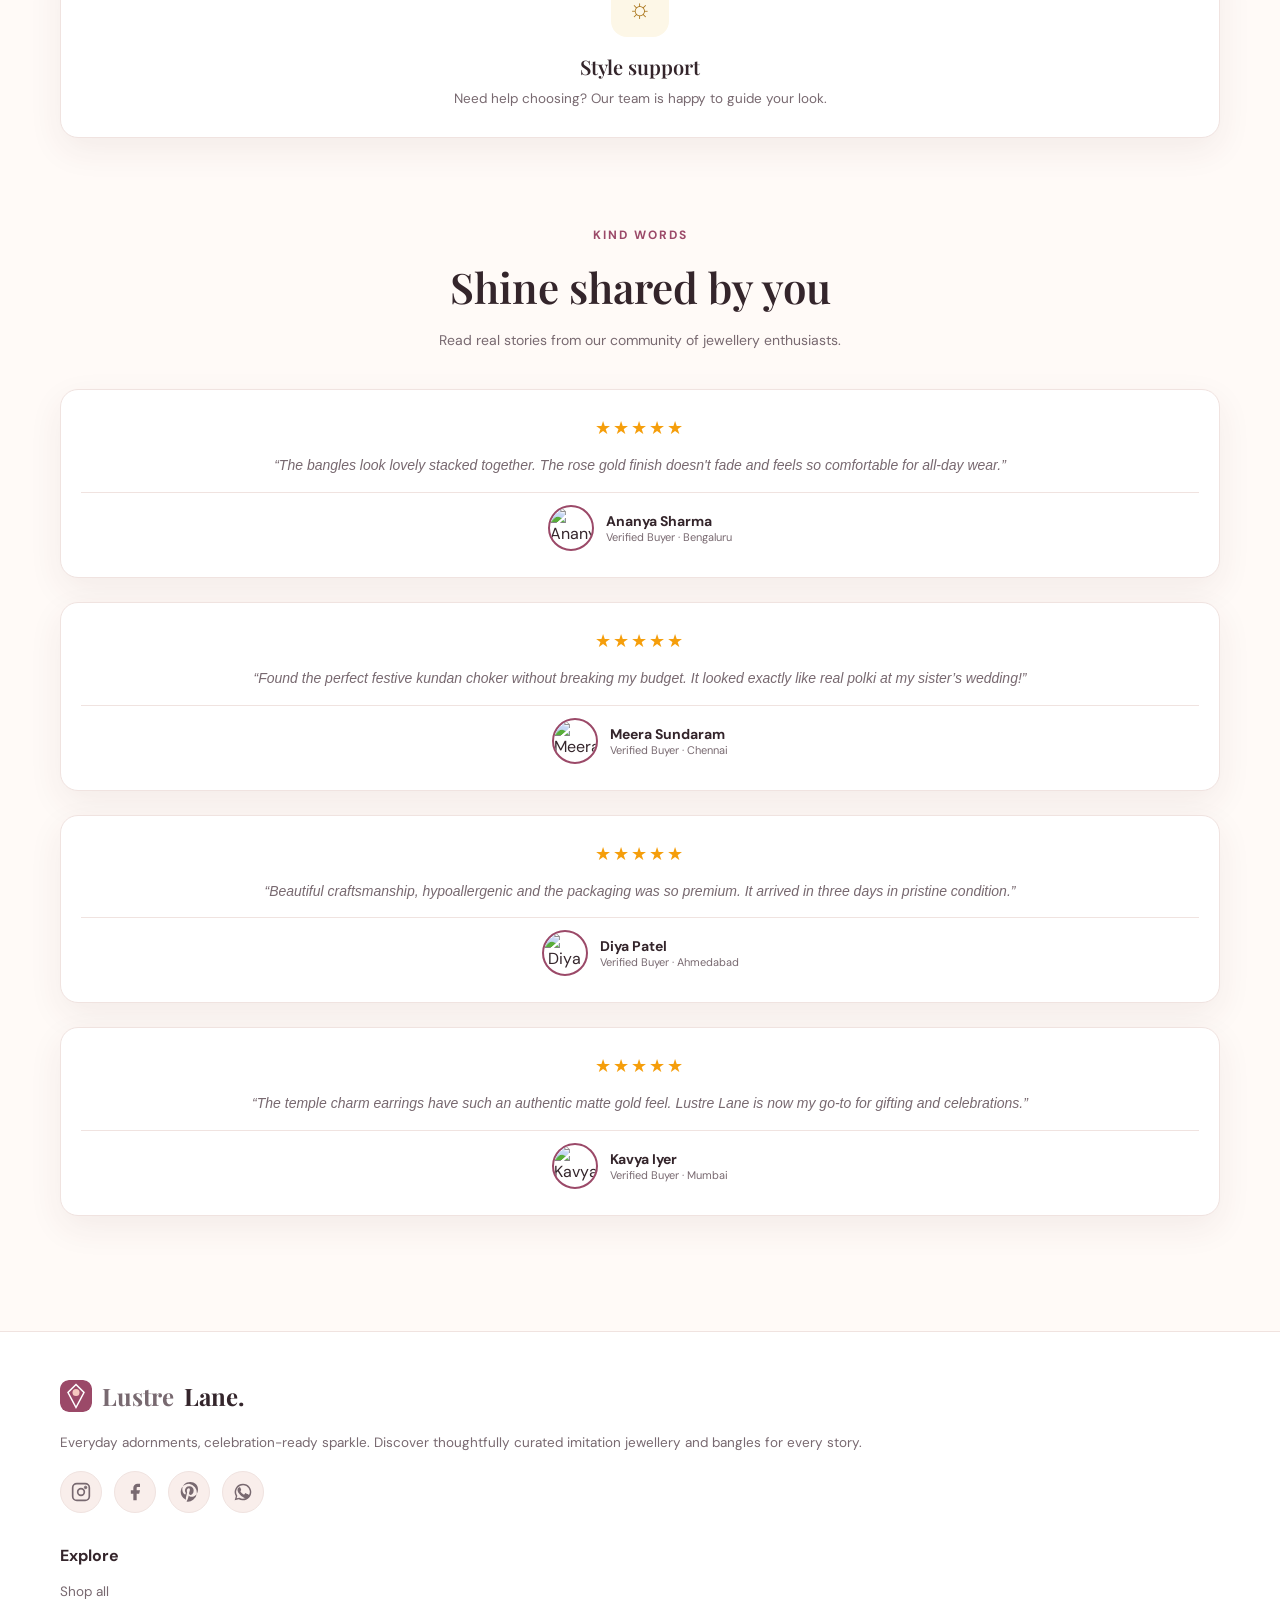
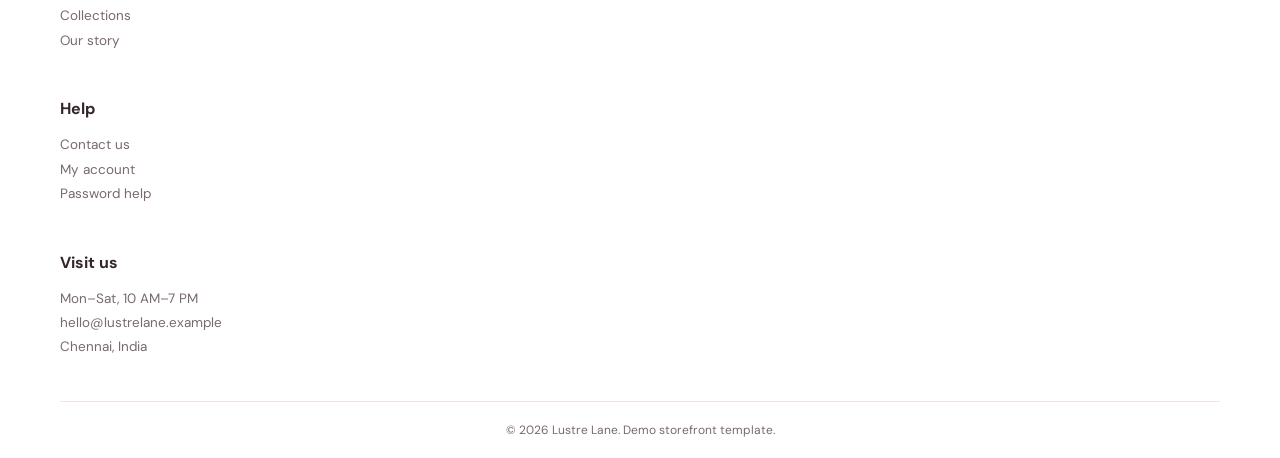
==== commit 98e8b966: "Move signup to navtools button, ensure footer and sections align across devices" ====
--- a/index.html
+++ b/index.html
@@ -30,11 +30,11 @@
       <!-- Navlinks: Removed Account page link (Point 1) -->
       <nav class="navlinks">
         <a class="active" href="index.html">Home1</a>
-        <a class="" href="home2.html">Home2</a>
-        <a class="" href="shop.html">Shop</a>
-        <a class="" href="collections.html">Collections</a>
-        <a class="" href="about.html">About</a>
-        <a class="" href="contact.html">Contact</a>
+        <a href="home2.html">Home2</a>
+        <a href="shop.html">Shop</a>
+        <a href="collections.html">Collections</a>
+        <a href="about.html">About</a>
+        <a href="contact.html">Contact</a>
       </nav>
 
       <div class="navtools">
--- a/assets/style.css
+++ b/assets/style.css
@@ -1606,8 +1606,17 @@
   }
 }
 
-/* 520px Mobile Breakpoint */
+/* Mobile layout for footer social icons – centered and smaller */
 @media (max-width: 520px) {
+  .social-icons {
+    justify-content: center;
+    gap: 8px;
+  }
+  .social-icon-btn {
+    width: 36px;
+    height: 36px;
+  }
+}
   .topbar {
     font-size: 11px;
     padding: 7px 10px;
